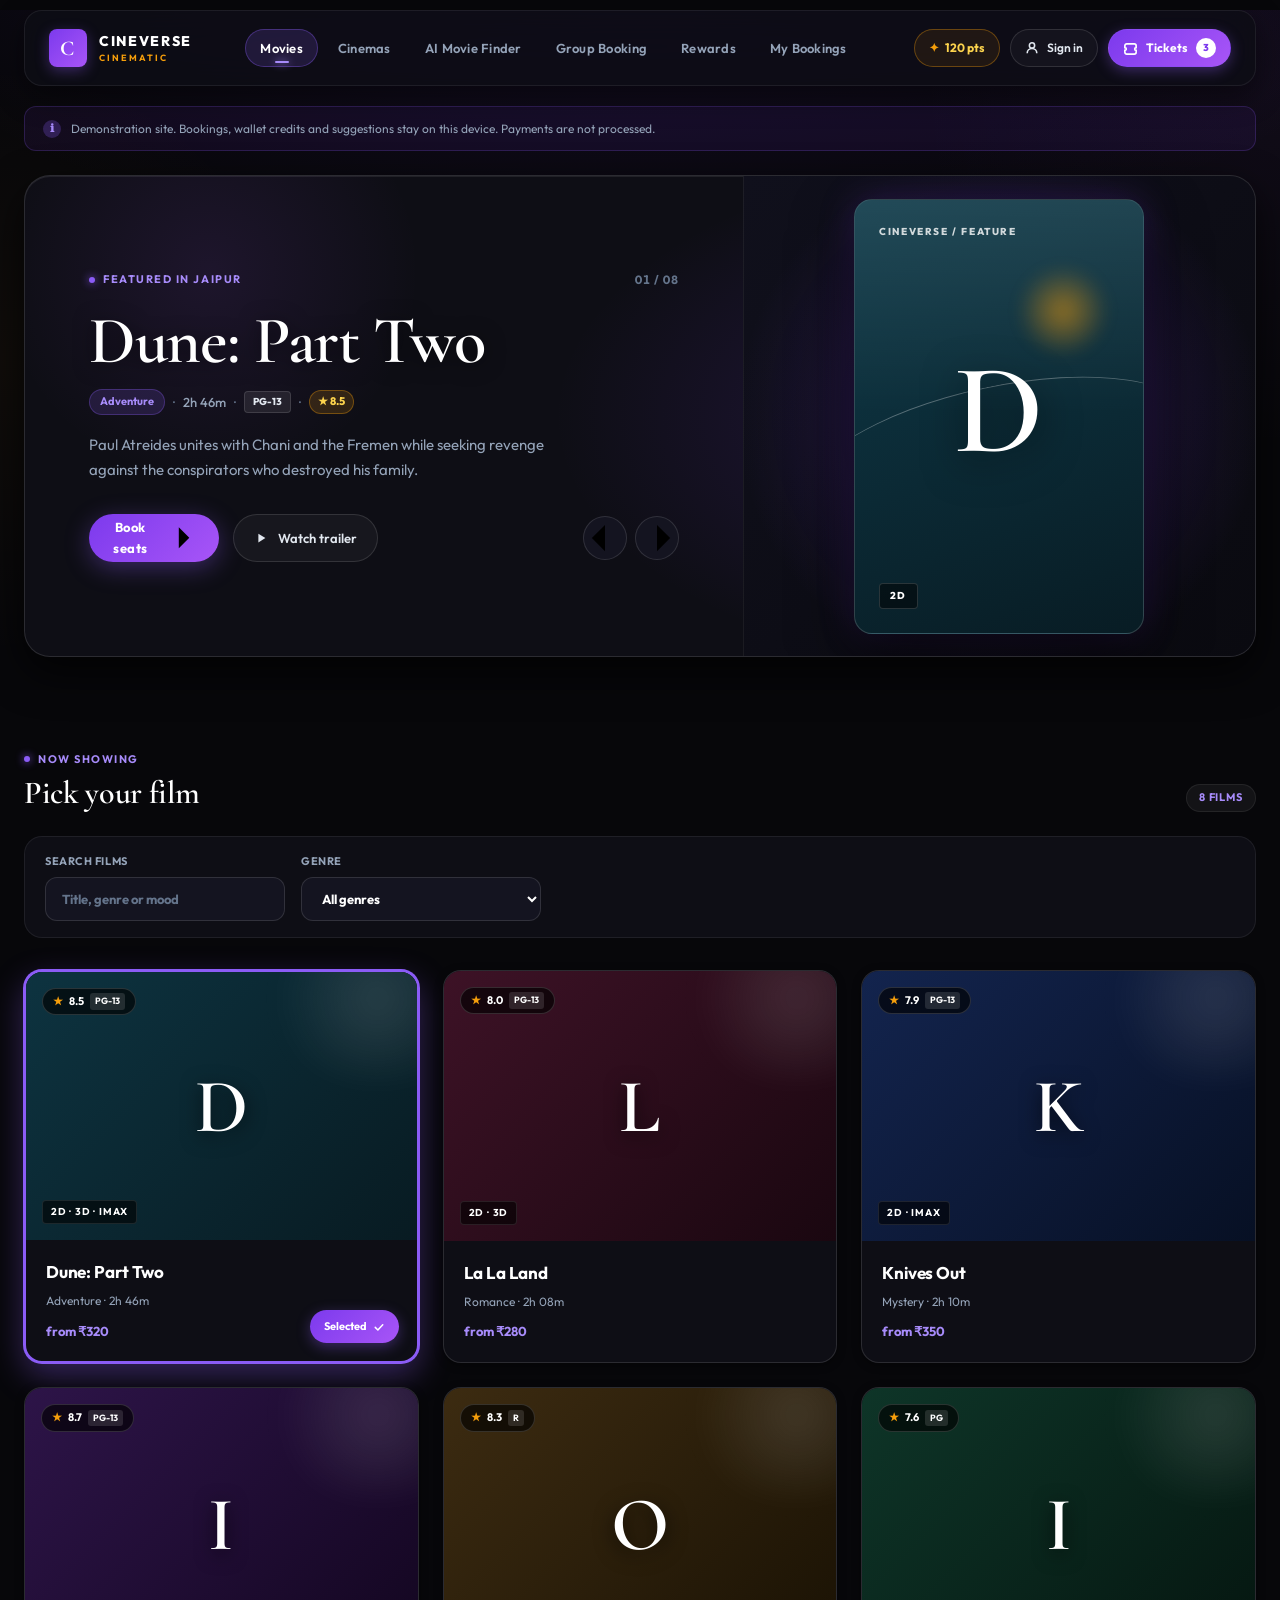
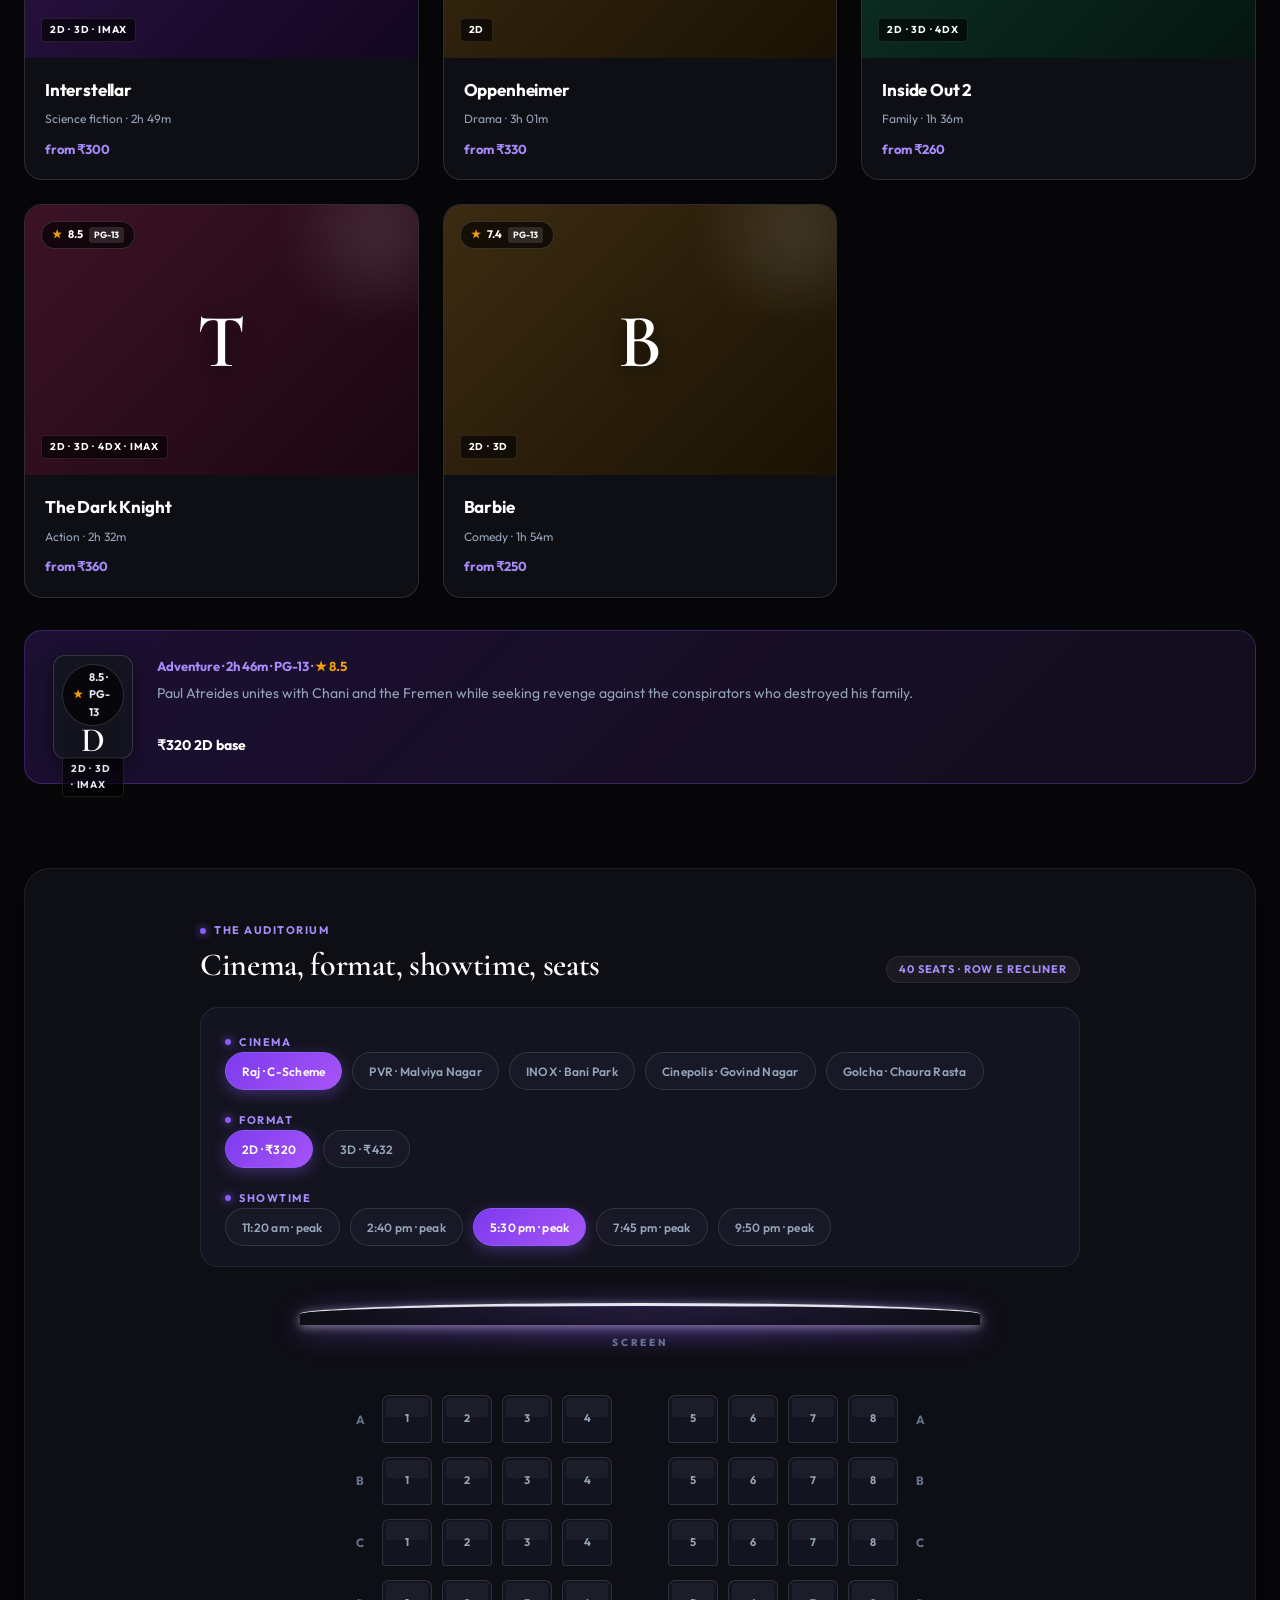
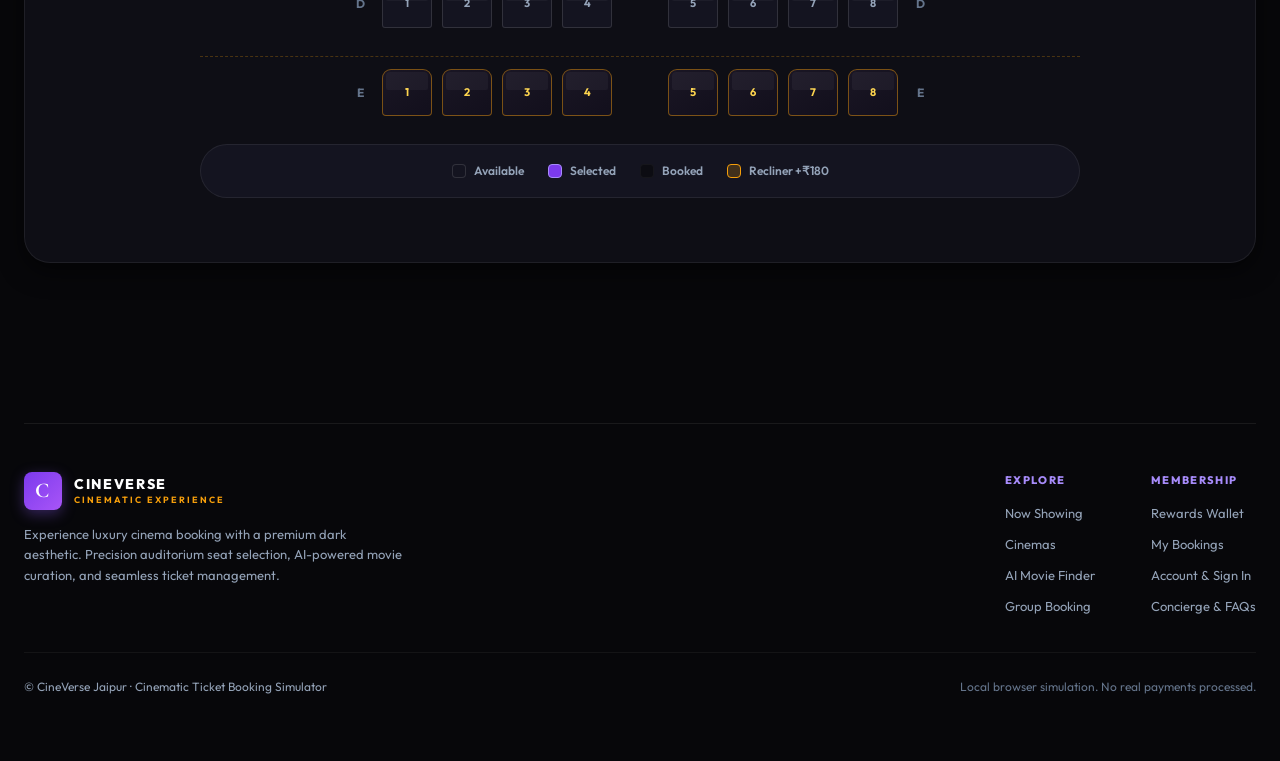
==== web/index.html @ 782a1f3f "Initial commit: CineVerse movie booking simulator" ====
<!doctype html>
<html lang="en">
<head>
  <meta charset="utf-8">
  <meta name="viewport" content="width=device-width, initial-scale=1">
  <meta name="theme-color" content="#07070A">
  <meta name="description" content="CineVerse Jaipur — Cinematic movie-booking simulator with luxury dark aesthetic inspired by Cine Sync.">
  <title>CineVerse | Luxury Cinema & Ticket Booking</title>
  <link rel="preconnect" href="https://fonts.googleapis.com">
  <link rel="preconnect" href="https://fonts.gstatic.com" crossorigin>
  <link href="https://fonts.googleapis.com/css2?family=Cormorant+Garamond:wght@500;600;700&family=Outfit:wght@400;500;600;700;800&display=swap" rel="stylesheet">
  <link rel="stylesheet" href="styles.css">
  <script src="data.js" defer></script>
  <script src="app.js?v=cineverse1" defer></script>
</head>
<body data-page="home">
  <header class="topbar" id="app-header"></header>

  <main>
    <p class="demo-banner">Demonstration site. Bookings, wallet credits and suggestions stay on this device. Payments are not processed.</p>
    <section class="feature-hero" id="feature-hero" aria-label="Featured film">
      <div class="feature-copy">
        <div class="feature-kicker"><span class="eyebrow">FEATURED IN JAIPUR</span><span class="feature-counter" id="featured-counter">01 / 08</span></div>
        <h1 id="featured-title">The Last Light</h1>
        <p id="featured-meta" class="feature-meta">Adventure · 2h 08m · PG-13</p>
        <p id="featured-description" class="feature-description">One quiet journey becomes a reason to begin again.</p>
        <div class="feature-actions">
          <button id="feature-book" class="feature-book" type="button">Book seats <svg aria-hidden="true" viewBox="0 0 16 16"><path d="M3 8h10M8 3l5 5-5 5"/></svg></button>
          <button id="feature-trailer" class="ghost-button" type="button"><svg aria-hidden="true" viewBox="0 0 16 16" width="14" height="14" style="margin-right:2px"><polygon points="5,3 13,8 5,13" fill="currentColor"/></svg> Watch trailer</button>
          <div class="carousel-controls" aria-label="Featured films">
            <button id="featured-prev" class="carousel-arrow" type="button" aria-label="Previous featured film"><svg aria-hidden="true" viewBox="0 0 16 16"><path d="M13 8H3m5 5L3 8l5-5"/></svg></button>
            <button id="featured-next" class="carousel-arrow" type="button" aria-label="Next featured film"><svg aria-hidden="true" viewBox="0 0 16 16"><path d="M3 8h10M8 3l5 5-5 5"/></svg></button>
          </div>
        </div>
      </div>
      <div class="feature-art-block">
        <div id="featured-poster" class="featured-poster" data-tone="teal" aria-label="Featured movie poster">
          <span class="featured-poster-kicker">CINEVERSE / FEATURE</span>
          <span id="featured-poster-letter" class="featured-poster-letter">T</span>
          <span id="featured-poster-index" class="featured-poster-index">2D</span>
          <span class="featured-art-sun" aria-hidden="true"></span>
          <span class="featured-art-line" aria-hidden="true"></span>
        </div>
      </div>
    </section>

    <section id="now-showing" class="now-showing" aria-labelledby="movie-heading">
      <div class="section-heading">
        <div><p class="eyebrow">NOW SHOWING</p><h2 id="movie-heading">Pick your film</h2></div>
        <span class="section-note" id="movie-count">8 FILMS</span>
      </div>
      <div class="catalogue-tools">
        <label class="field-visible" for="movie-search">Search films
          <input id="movie-search" type="search" placeholder="Title, genre or mood">
        </label>
        <label class="field-visible" for="genre-filter">Genre
          <select id="genre-filter">
            <option value="all">All genres</option>
            <option>Adventure</option>
            <option>Romance</option>
            <option>Mystery</option>
            <option>Science fiction</option>
            <option>Drama</option>
            <option>Family</option>
            <option>Action</option>
            <option>Comedy</option>
          </select>
        </label>
      </div>
      <div id="movie-grid" class="movie-grid" aria-live="polite"></div>
      <div class="movie-details" aria-live="polite">
        <div class="movie-poster" id="movie-poster" aria-hidden="true"><span class="poster-kicker"></span><span class="poster-letter"></span><span class="poster-index"></span></div>
        <div class="movie-copy">
          <p class="movie-meta" id="movie-meta"></p>
          <p class="movie-description" id="movie-description"></p>
          <div id="movie-cast" class="movie-cast-row" aria-label="Top cast"></div>
          <p class="movie-price" id="movie-price"></p>
        </div>
      </div>
    </section>

    <section class="seat-section" aria-labelledby="seat-title">
      <div class="section-heading">
        <div><p class="eyebrow">THE AUDITORIUM</p><h2 id="seat-title">Cinema, format, showtime, seats</h2></div>
        <span class="section-note" id="seat-count">40 SEATS</span>
      </div>
      <div class="booking-options">
        <div><p class="eyebrow">CINEMA</p><div id="cinema-options" class="chip-row"></div></div>
        <div><p class="eyebrow">FORMAT</p><div id="format-options" class="chip-row"></div></div>
        <div><p class="eyebrow">SHOWTIME</p><div id="showtime-options" class="chip-row" role="group" aria-label="Choose a showtime"></div></div>
      </div>
      <div class="screen-wrap"><div class="screen-glow"></div><div class="screen-label">SCREEN</div></div>
      <div id="seat-grid" class="seat-grid" role="group" aria-label="Select cinema seats"></div>
      <div class="seat-legend" aria-label="Seat status">
        <span><i class="legend-seat available"></i> Available</span>
        <span><i class="legend-seat selected"></i> Selected</span>
        <span><i class="legend-seat booked"></i> Booked</span>
        <span><i class="legend-seat recliner"></i> Recliner +₹180</span>
      </div>
    </section>
  </main>

  <aside class="booking-panel" aria-labelledby="booking-title">
    <div class="booking-top"><p class="eyebrow">YOUR SELECTION</p><span>№ <b id="ticket-number">001</b></span></div>
    <h2 id="booking-title">Booking summary</h2>
    <div class="booking-summary">
      <div><span>Movie</span><strong id="summary-movie">Select a movie</strong></div>
      <div><span>Show</span><strong id="summary-show">Choose a cinema</strong></div>
      <div><span>Seats</span><strong id="summary-seats">None selected</strong></div>
      <div class="total-row"><span>Total</span><strong id="summary-total">₹0</strong></div>
    </div>
    <label class="field-label" for="customer-name">Your name</label>
    <input id="customer-name" name="customerName" type="text" maxlength="60" autocomplete="name" placeholder="Name on the booking" required>
    <label class="field-label" for="offer-select">Offer code</label>
    <select id="offer-select"><option value="">No offer</option></select>
    <button id="book-button" type="button" disabled><span>Confirm booking</span><svg aria-hidden="true" viewBox="0 0 16 16"><path d="M3 8h10M8 3l5 5-5 5"/></svg></button>
    <p id="status-message" class="status-message" role="status" aria-live="polite"></p>
    <p class="privacy-note" id="offer-note">Demo booking · Saved on this device</p>
  </aside>

  <dialog id="booking-confirmation" class="booking-dialog confirmation-dialog" aria-labelledby="confirmation-title">
    <div class="dialog-header">
      <div><p class="eyebrow">CINEVERSE DEMO</p><h2 id="confirmation-title">Your ticket is held</h2></div>
      <button id="close-confirmation" class="dialog-close" type="button" aria-label="Close confirmation"><svg aria-hidden="true" viewBox="0 0 16 16"><path d="m4 4 8 8m0-8-8 8"/></svg></button>
    </div>
    <div class="ticket-confirmation">
      <div class="confirmation-main">
        <span class="confirmation-label">BOOKING ID · NOT A PAID TICKET</span><strong id="confirmation-id"></strong>
        <span class="confirmation-movie" id="confirmation-movie"></span>
        <span id="confirmation-seats" class="confirmation-seats"></span>
      </div>
      <div class="ticket-perforation" aria-hidden="true"></div>
      <svg class="ticket-barcode" aria-hidden="true" viewBox="0 0 160 32" preserveAspectRatio="none"><path d="M2 0v32M7 0v32M14 0v32M18 0v32M26 0v32M30 0v32M35 0v32M43 0v32M48 0v32M55 0v32M59 0v32M65 0v32M72 0v32M77 0v32M81 0v32M89 0v32M96 0v32M100 0v32M108 0v32M115 0v32M119 0v32M125 0v32M132 0v32M138 0v32M143 0v32M151 0v32M157 0v32"/></svg>
    </div>
  </dialog>

  <dialog id="trailer-dialog" class="booking-dialog trailer-modal" aria-labelledby="trailer-title">
    <div class="dialog-header">
      <div><p class="eyebrow">OFFICIAL TRAILER</p><h2 id="trailer-title">Film</h2></div>
      <button id="close-trailer" class="dialog-close" type="button" aria-label="Close trailer"><svg aria-hidden="true" viewBox="0 0 16 16"><path d="m4 4 8 8m0-8-8 8"/></svg></button>
    </div>
    <div id="trailer-stage" class="trailer-stage" data-tone="teal"></div>
    <p id="trailer-copy">Streamed via YouTube.</p>
  </dialog>

  <footer id="app-footer"></footer>
</body>
</html>
---- web/styles.css ----
/* ==========================================================================
   CINEVERSE — Cinematic Dark Aesthetic (Inspired by Cine Sync)
   ========================================================================== */

@import url("https://fonts.googleapis.com/css2?family=Cormorant+Garamond:ital,wght@0,500;0,600;0,700;1,500;1,600&family=Outfit:wght@300;400;500;600;700;800&display=swap");

:root {
  color-scheme: dark;

  /* Deep Charcoal & Obsidian Base */
  --bg-canvas: #07070A;
  --bg-surface: #0E0E15;
  --bg-surface-elevated: #141420;
  --bg-surface-card: #181826;
  --bg-surface-hover: #202033;
  --bg-glass: rgba(14, 14, 21, 0.85);
  --bg-glass-card: rgba(22, 22, 34, 0.72);
  --bg-glass-elevated: rgba(26, 26, 42, 0.85);

  /* Elegant Purple & Ultraviolet Accents */
  --purple-primary: #8B5CF6;
  --purple-vibrant: #7C3AED;
  --purple-light: #A78BFA;
  --purple-soft: #DDD6FE;
  --purple-muted: #5B21B6;
  --purple-glow: rgba(139, 92, 246, 0.35);
  --purple-glow-subtle: rgba(139, 92, 246, 0.15);
  --purple-glow-hover: rgba(168, 85, 247, 0.45);
  --gradient-purple: linear-gradient(135deg, #7C3AED 0%, #A855F7 100%);
  --gradient-purple-subtle: linear-gradient(135deg, rgba(124, 58, 237, 0.18) 0%, rgba(168, 85, 247, 0.08) 100%);
  --gradient-glass: linear-gradient(135deg, rgba(255, 255, 255, 0.05) 0%, rgba(255, 255, 255, 0.01) 100%);

  /* Secondary Accents */
  --amber-gold: #F59E0B;
  --amber-gold-light: #FCD34D;
  --amber-glow: rgba(245, 158, 11, 0.25);
  --emerald: #10B981;
  --emerald-glow: rgba(16, 185, 129, 0.25);
  --rose-alert: #F43F5E;
  --rose-glow: rgba(244, 63, 94, 0.25);

  /* Typography / Text Palette */
  --text-primary: #F8FAFC;
  --text-heading: #FFFFFF;
  --text-body: #E2E8F0;
  --text-secondary: #94A3B8;
  --text-muted: #64748B;
  --text-subtle: #475569;

  /* Borders & Lines */
  --border-subtle: rgba(255, 255, 255, 0.07);
  --border-medium: rgba(255, 255, 255, 0.12);
  --border-purple: rgba(139, 92, 246, 0.28);
  --border-purple-strong: rgba(139, 92, 246, 0.6);
  --border-purple-glow: 0 0 0 1px rgba(139, 92, 246, 0.4), 0 0 15px rgba(139, 92, 246, 0.2);

  /* Shadows & Depth */
  --shadow-sm: 0 2px 8px rgba(0, 0, 0, 0.4);
  --shadow-md: 0 8px 24px rgba(0, 0, 0, 0.55);
  --shadow-lg: 0 16px 40px rgba(0, 0, 0, 0.7);
  --shadow-purple: 0 10px 30px -10px rgba(124, 58, 237, 0.45);
  --shadow-glow: 0 0 25px rgba(139, 92, 246, 0.25);

  /* Typography Settings */
  --font-display: "Cormorant Garamond", Georgia, serif;
  --font-ui: "Outfit", -apple-system, BlinkMacSystemFont, "Segoe UI", Roboto, sans-serif;

  /* Motion & Dimensions */
  --ease: cubic-bezier(0.16, 1, 0.3, 1);
  --ease-spring: cubic-bezier(0.34, 1.56, 0.64, 1);
  --content-max: 1240px;
  --radius-xs: 4px;
  --radius-sm: 8px;
  --radius-md: 12px;
  --radius-lg: 18px;
  --radius-xl: 26px;
  --radius-pill: 9999px;
}

/* ==========================================================================
   Base & Resets
   ========================================================================== */

*, *::before, *::after {
  box-sizing: border-box;
  margin: 0;
  padding: 0;
}

html {
  scroll-behavior: smooth;
  scroll-padding-top: 96px;
  background-color: var(--bg-canvas);
}

body {
  min-width: 320px;
  min-height: 100vh;
  margin: 0;
  padding-bottom: 40px;
  color: var(--text-body);
  background-color: var(--bg-canvas);
  background-image:
    radial-gradient(ellipse 90% 60% at 50% -15%, rgba(124, 58, 237, 0.16), transparent 75%),
    radial-gradient(circle 600px at 100% 10%, rgba(168, 85, 247, 0.06), transparent 60%),
    radial-gradient(circle 500px at 0% 40%, rgba(245, 158, 11, 0.04), transparent 60%);
  background-attachment: fixed;
  font: 400 15px/1.6 var(--font-ui);
  -webkit-font-smoothing: antialiased;
  -moz-osx-font-smoothing: grayscale;
}

/* Custom Cinema Scrollbar */
::-webkit-scrollbar {
  width: 9px;
  height: 9px;
}
::-webkit-scrollbar-track {
  background: var(--bg-canvas);
}
::-webkit-scrollbar-thumb {
  background: #252538;
  border-radius: var(--radius-pill);
  border: 2px solid var(--bg-canvas);
}
::-webkit-scrollbar-thumb:hover {
  background: var(--purple-vibrant);
}

button, input, select, textarea {
  font: inherit;
  color: inherit;
}

button, a, input, select {
  -webkit-tap-highlight-color: transparent;
}

a {
  color: inherit;
  text-decoration: none;
  transition: color 180ms var(--ease);
}

button {
  background: transparent;
  border: 0;
  cursor: pointer;
  color: inherit;
}

button:focus-visible, a:focus-visible, input:focus-visible, select:focus-visible, textarea:focus-visible {
  outline: 2px solid var(--purple-primary);
  outline-offset: 3px;
}

.topbar, main, footer {
  width: min(var(--content-max), calc(100% - 48px));
  margin-inline: auto;
}

main {
  animation: page-enter 300ms var(--ease) both;
}

/* ==========================================================================
   Navigation Bar (Header)
   ========================================================================== */

.topbar {
  position: sticky;
  z-index: 50;
  top: 0;
  display: flex;
  align-items: center;
  justify-content: space-between;
  gap: 20px;
  min-height: 76px;
  padding: 12px 24px;
  margin-top: 10px;
  border: 1px solid var(--border-subtle);
  border-radius: var(--radius-lg);
  background: var(--bg-glass);
  backdrop-filter: blur(24px) saturate(180%);
  -webkit-backdrop-filter: blur(24px) saturate(180%);
  box-shadow: 0 10px 30px rgba(0, 0, 0, 0.45);
  transition: border-color 220ms var(--ease), box-shadow 220ms var(--ease);
}

.topbar:hover {
  border-color: rgba(139, 92, 246, 0.2);
}

/* Brand Wordmark */
.wordmark {
  display: inline-flex;
  align-items: center;
  gap: 12px;
  font-size: 14px;
  font-weight: 800;
  letter-spacing: 0.12em;
  color: var(--text-heading);
  text-transform: uppercase;
}

.wordmark .mark {
  display: grid;
  width: 38px;
  height: 38px;
  place-items: center;
  border-radius: var(--radius-sm);
  background: var(--gradient-purple);
  color: #FFFFFF;
  font: 700 21px/1 var(--font-display);
  box-shadow: 0 4px 14px var(--purple-glow);
  transition: transform 220ms var(--ease), box-shadow 220ms var(--ease);
}

.wordmark:hover .mark {
  transform: scale(1.06) rotate(-2deg);
  box-shadow: 0 6px 20px rgba(139, 92, 246, 0.6);
}

.brand-text {
  display: flex;
  flex-direction: column;
  line-height: 1.1;
}

.brand-text small {
  margin-top: 3px;
  color: var(--amber-gold);
  font: 700 9px/1 var(--font-ui);
  letter-spacing: 0.22em;
}

/* Primary Navigation Links */
.primary-nav {
  display: flex;
  align-items: center;
  gap: 6px;
}

.primary-nav .nav-item {
  position: relative;
  padding: 8px 14px;
  border-radius: var(--radius-pill);
  color: var(--text-secondary);
  font-size: 13px;
  font-weight: 600;
  letter-spacing: 0.02em;
  transition: color 180ms var(--ease), background 180ms var(--ease);
}

.primary-nav .nav-item:hover {
  color: var(--text-heading);
  background: rgba(255, 255, 255, 0.05);
}

.primary-nav .nav-item.active,
.primary-nav .nav-item[aria-current="page"] {
  color: #FFFFFF;
  background: rgba(139, 92, 246, 0.16);
  border: 1px solid rgba(139, 92, 246, 0.35);
}

.primary-nav .nav-item.active::after,
.primary-nav .nav-item[aria-current="page"]::after {
  content: "";
  position: absolute;
  bottom: 3px;
  left: 50%;
  transform: translateX(-50%);
  width: 14px;
  height: 2px;
  background: var(--purple-light);
  border-radius: 2px;
  box-shadow: 0 0 8px var(--purple-light);
}

/* Header Action Cluster */
.header-actions {
  display: flex;
  align-items: center;
  gap: 10px;
}

/* Rewards Pill */
.rewards-pill {
  display: inline-flex;
  align-items: center;
  gap: 6px;
  height: 38px;
  padding: 0 14px;
  border: 1px solid rgba(245, 158, 11, 0.35);
  border-radius: var(--radius-pill);
  background: rgba(245, 158, 11, 0.08);
  color: var(--amber-gold-light);
  font-size: 12px;
  font-weight: 700;
  transition: transform 180ms var(--ease), background 180ms var(--ease), border-color 180ms var(--ease);
}

.rewards-pill:hover {
  transform: translateY(-1px);
  background: rgba(245, 158, 11, 0.16);
  border-color: var(--amber-gold);
  color: #FFFFFF;
  box-shadow: 0 4px 14px var(--amber-glow);
}

.rewards-icon {
  color: var(--amber-gold);
  font-size: 12px;
}

/* Session / Sign-in Pill */
.session-pill {
  display: inline-flex;
  align-items: center;
  gap: 8px;
  height: 38px;
  padding: 0 14px;
  border: 1px solid var(--border-medium);
  border-radius: var(--radius-pill);
  background: rgba(255, 255, 255, 0.03);
  color: var(--text-body);
  font-size: 12px;
  font-weight: 600;
  transition: transform 180ms var(--ease), background 180ms var(--ease), border-color 180ms var(--ease);
}

.session-pill:hover {
  transform: translateY(-1px);
  background: rgba(255, 255, 255, 0.08);
  border-color: var(--purple-light);
  color: #FFFFFF;
}

.session-icon {
  width: 14px;
  height: 14px;
  fill: none;
  stroke: currentColor;
  stroke-width: 1.8;
}

/* Ticket Archive Link */
.history-link {
  display: inline-flex;
  align-items: center;
  gap: 8px;
  height: 38px;
  padding: 0 14px;
  border: 1px solid var(--border-purple);
  border-radius: var(--radius-pill);
  background: var(--gradient-purple);
  color: #FFFFFF;
  font-size: 12px;
  font-weight: 700;
  box-shadow: 0 4px 14px var(--purple-glow);
  transition: transform 180ms var(--ease), box-shadow 180ms var(--ease), filter 180ms var(--ease);
}

.history-link:hover {
  transform: translateY(-1px);
  box-shadow: 0 6px 20px rgba(139, 92, 246, 0.55);
  filter: brightness(1.1);
}

.history-link svg {
  width: 15px;
  height: 15px;
  fill: none;
  stroke: currentColor;
  stroke-width: 1.8;
}

.booking-count {
  display: inline-grid;
  min-width: 20px;
  height: 20px;
  padding-inline: 4px;
  place-items: center;
  border-radius: var(--radius-pill);
  background: #FFFFFF;
  color: var(--purple-vibrant);
  font-size: 10px;
  font-weight: 800;
}

/* Mobile Nav Toggle Button */
.nav-toggle {
  display: none;
  width: 40px;
  height: 40px;
  place-items: center;
  border: 1px solid var(--border-medium);
  border-radius: var(--radius-md);
  background: var(--bg-surface);
  color: var(--text-primary);
}

.nav-toggle-icon,
.nav-toggle-icon::before,
.nav-toggle-icon::after {
  display: block;
  width: 18px;
  height: 2px;
  background: currentColor;
  border-radius: 2px;
  transition: transform 200ms var(--ease);
}

.nav-toggle-icon {
  position: relative;
}

.nav-toggle-icon::before,
.nav-toggle-icon::after {
  content: "";
  position: absolute;
  left: 0;
}

.nav-toggle-icon::before { top: -6px; }
.nav-toggle-icon::after { top: 6px; }

/* Demo Banner */
.demo-banner {
  margin: 20px 0 24px;
  padding: 12px 18px;
  border: 1px solid rgba(139, 92, 246, 0.22);
  border-radius: var(--radius-md);
  background: rgba(124, 58, 237, 0.08);
  color: var(--text-secondary);
  font-size: 12px;
  display: flex;
  align-items: center;
  gap: 10px;
}

.demo-banner::before {
  content: "ℹ";
  display: inline-grid;
  width: 18px;
  height: 18px;
  place-items: center;
  border-radius: 50%;
  background: rgba(139, 92, 246, 0.25);
  color: var(--purple-light);
  font-size: 11px;
  font-weight: 800;
  flex-shrink: 0;
}

/* ==========================================================================
   Cinematic Hero Banner (Featured Film Carousel)
   ========================================================================== */

.feature-hero {
  position: relative;
  display: grid;
  grid-template-columns: repeat(12, minmax(0, 1fr));
  min-height: 480px;
  margin: 24px 0 64px;
  border: 1px solid var(--border-medium);
  border-radius: var(--radius-xl);
  overflow: hidden;
  background: var(--bg-surface);
  background-size: cover;
  background-position: center 20%;
  background-repeat: no-repeat;
  transition: background-image 400ms var(--ease);
  box-shadow: var(--shadow-lg), inset 0 1px 0 rgba(255, 255, 255, 0.08);
}

.feature-hero::before {
  content: "";
  position: absolute;
  inset: 0;
  background:
    radial-gradient(ellipse 60% 80% at 85% 50%, rgba(124, 58, 237, 0.22), transparent 70%),
    radial-gradient(circle 350px at 15% 20%, rgba(168, 85, 247, 0.1), transparent 60%);
  pointer-events: none;
}

.feature-copy {
  grid-column: 1 / span 7;
  position: relative;
  z-index: 2;
  display: flex;
  flex-direction: column;
  justify-content: center;
  align-items: flex-start;
  padding: 56px clamp(28px, 5vw, 64px);
  animation: rise-in 420ms var(--ease) both;
}

.feature-kicker {
  display: flex;
  width: 100%;
  justify-content: space-between;
  align-items: center;
  margin-bottom: 8px;
}

.eyebrow {
  margin: 0;
  color: var(--purple-light);
  font: 700 11px/1.4 var(--font-ui);
  letter-spacing: 0.14em;
  text-transform: uppercase;
  display: inline-flex;
  align-items: center;
  gap: 8px;
}

.eyebrow::before {
  content: "";
  display: inline-block;
  width: 6px;
  height: 6px;
  border-radius: 50%;
  background: var(--purple-primary);
  box-shadow: 0 0 8px var(--purple-primary);
}

.feature-counter {
  color: var(--text-muted);
  font-size: 12px;
  font-weight: 700;
  font-variant-numeric: tabular-nums;
  letter-spacing: 0.08em;
}

.feature-copy h1 {
  max-width: 650px;
  margin: 10px 0 14px;
  color: var(--text-heading);
  font: 600 clamp(42px, 5.2vw, 68px)/1.02 var(--font-display);
  letter-spacing: -0.02em;
  text-shadow: 0 2px 20px rgba(0, 0, 0, 0.6);
}

.feature-meta {
  display: flex;
  flex-wrap: wrap;
  align-items: center;
  gap: 8px;
  margin: 0 0 18px;
  color: var(--text-secondary);
  font-size: 13px;
  font-weight: 500;
}

.hero-genre-pill {
  padding: 3px 10px;
  border-radius: var(--radius-pill);
  background: rgba(139, 92, 246, 0.16);
  border: 1px solid rgba(139, 92, 246, 0.3);
  color: var(--purple-light);
  font-size: 11px;
  font-weight: 700;
}

.hero-cert-pill {
  padding: 2px 8px;
  border-radius: var(--radius-xs);
  background: rgba(255, 255, 255, 0.08);
  border: 1px solid var(--border-medium);
  color: var(--text-body);
  font-size: 10px;
  font-weight: 800;
}

.hero-score-badge {
  padding: 2px 8px;
  border-radius: var(--radius-pill);
  background: rgba(245, 158, 11, 0.15);
  border: 1px solid rgba(245, 158, 11, 0.35);
  color: var(--amber-gold-light);
  font-size: 11px;
  font-weight: 800;
}

.hero-dot {
  color: var(--text-muted);
}

.feature-description {
  max-width: 500px;
  margin: 0 0 32px;
  color: var(--text-secondary);
  font-size: 15px;
  line-height: 1.65;
}

.feature-actions {
  display: flex;
  width: 100%;
  flex-wrap: wrap;
  align-items: center;
  gap: 14px;
}

/* Primary Hero Book Button */
.feature-book {
  display: inline-flex;
  min-height: 48px;
  align-items: center;
  gap: 14px;
  padding: 0 24px;
  border: 0;
  border-radius: var(--radius-pill);
  background: var(--gradient-purple);
  color: #FFFFFF;
  font-size: 13px;
  font-weight: 700;
  letter-spacing: 0.04em;
  box-shadow: 0 6px 24px var(--purple-glow);
  cursor: pointer;
  transition: transform 200ms var(--ease), box-shadow 200ms var(--ease), filter 200ms var(--ease);
}

.feature-book:hover {
  transform: translateY(-2px);
  box-shadow: 0 10px 32px rgba(139, 92, 246, 0.6);
  filter: brightness(1.12);
}

.feature-book:active {
  transform: translateY(0);
}

.ghost-button {
  display: inline-flex;
  min-height: 48px;
  align-items: center;
  gap: 8px;
  padding: 0 20px;
  border: 1px solid var(--border-medium);
  border-radius: var(--radius-pill);
  background: rgba(255, 255, 255, 0.04);
  color: var(--text-body);
  font-size: 13px;
  font-weight: 600;
  backdrop-filter: blur(12px);
  cursor: pointer;
  transition: transform 180ms var(--ease), background 180ms var(--ease), border-color 180ms var(--ease), color 180ms var(--ease);
}

.ghost-button:hover {
  transform: translateY(-2px);
  background: rgba(255, 255, 255, 0.09);
  border-color: var(--purple-light);
  color: #FFFFFF;
}

.carousel-controls {
  display: flex;
  gap: 8px;
  margin-left: auto;
}

.carousel-arrow {
  display: grid;
  width: 44px;
  height: 44px;
  place-items: center;
  border: 1px solid var(--border-medium);
  border-radius: 50%;
  background: var(--bg-surface-elevated);
  color: var(--text-body);
  cursor: pointer;
  transition: transform 180ms var(--ease), border-color 180ms var(--ease), background 180ms var(--ease), color 180ms var(--ease);
}

.carousel-arrow:hover {
  transform: translateY(-2px);
  border-color: var(--purple-light);
  background: var(--purple-vibrant);
  color: #FFFFFF;
  box-shadow: 0 4px 16px var(--purple-glow);
}

/* Featured Poster Visual Stage */
.feature-art-block {
  grid-column: 8 / -1;
  position: relative;
  display: grid;
  place-items: center;
  min-height: 480px;
  overflow: hidden;
  background:
    radial-gradient(circle 350px at 50% 50%, rgba(124, 58, 237, 0.28), transparent 75%),
    linear-gradient(135deg, #10101C 0%, #0A0A10 100%);
  border-left: 1px solid var(--border-subtle);
}

.featured-poster {
  position: relative;
  display: flex;
  flex-direction: column;
  justify-content: space-between;
  width: min(72%, 290px);
  aspect-ratio: 2 / 3;
  padding: 24px;
  border-radius: var(--radius-lg);
  border: 1px solid rgba(255, 255, 255, 0.16);
  color: #FFFFFF;
  background: linear-gradient(160deg, #1E1B4B 0%, #0F0E2A 100%);
  box-shadow: 0 24px 60px rgba(0, 0, 0, 0.75), 0 0 35px rgba(124, 58, 237, 0.25);
  overflow: hidden;
  transition: transform 300ms var(--ease), box-shadow 300ms var(--ease);
}

.featured-poster::before {
  content: "";
  position: absolute;
  top: 0;
  left: 0;
  right: 0;
  height: 50%;
  background: linear-gradient(180deg, rgba(255, 255, 255, 0.08) 0%, transparent 100%);
  pointer-events: none;
}

.featured-poster[data-tone="teal"] { background: linear-gradient(160deg, #0F3B4A 0%, #081C24 100%); }
.featured-poster[data-tone="rose"] { background: linear-gradient(160deg, #4A152E 0%, #200813 100%); }
.featured-poster[data-tone="blue"] { background: linear-gradient(160deg, #152A5A 0%, #081125 100%); }
.featured-poster[data-tone="violet"] { background: linear-gradient(160deg, #361756 0%, #170728 100%); }
.featured-poster[data-tone="gold"] { background: linear-gradient(160deg, #4A3515 0%, #201505 100%); }
.featured-poster[data-tone="green"] { background: linear-gradient(160deg, #104030 0%, #061912 100%); }

.featured-poster-kicker {
  position: relative;
  z-index: 2;
  font-size: 10px;
  font-weight: 800;
  letter-spacing: 0.16em;
  color: rgba(255, 255, 255, 0.8);
  text-transform: uppercase;
}

.featured-poster-letter {
  position: relative;
  z-index: 2;
  font: 600 clamp(80px, 10vw, 130px)/0.8 var(--font-display);
  color: #FFFFFF;
  text-shadow: 0 10px 40px rgba(0, 0, 0, 0.6);
  align-self: center;
}

.featured-poster-index {
  position: relative;
  z-index: 2;
  display: inline-block;
  width: fit-content;
  padding: 4px 10px;
  border-radius: var(--radius-xs);
  background: rgba(0, 0, 0, 0.5);
  border: 1px solid rgba(255, 255, 255, 0.15);
  font-size: 10px;
  font-weight: 800;
  letter-spacing: 0.12em;
}

.featured-art-sun {
  position: absolute;
  top: 15%;
  right: 12%;
  width: 32%;
  aspect-ratio: 1;
  border-radius: 50%;
  background: radial-gradient(circle, var(--amber-gold) 0%, transparent 70%);
  opacity: 0.55;
  filter: blur(8px);
}

.featured-art-line {
  position: absolute;
  right: -20%;
  bottom: 22%;
  left: -20%;
  height: 35%;
  border-top: 1px solid rgba(255, 255, 255, 0.3);
  border-radius: 50%;
  transform: rotate(-12deg);
}

/* ==========================================================================
   Now Showing & Movie Catalogue
   ========================================================================== */

.now-showing {
  padding: 24px 0 64px;
}

.section-heading {
  display: flex;
  align-items: flex-end;
  justify-content: space-between;
  gap: 20px;
  margin-bottom: 24px;
}

h2 {
  margin: 6px 0 0;
  color: var(--text-heading);
  font: 600 32px/1.15 var(--font-display);
  letter-spacing: -0.01em;
}

.section-note {
  padding: 4px 12px;
  border-radius: var(--radius-pill);
  background: rgba(255, 255, 255, 0.05);
  border: 1px solid var(--border-subtle);
  color: var(--purple-light);
  font-size: 11px;
  font-weight: 700;
  letter-spacing: 0.08em;
}

/* Catalogue Filter & Search Tools */
.catalogue-tools {
  display: flex;
  flex-wrap: wrap;
  align-items: center;
  gap: 16px;
  margin-bottom: 32px;
  padding: 16px 20px;
  border-radius: var(--radius-lg);
  background: var(--bg-surface);
  border: 1px solid var(--border-subtle);
}

.field-visible {
  display: flex;
  flex-direction: column;
  gap: 6px;
  color: var(--text-secondary);
  font-size: 11px;
  font-weight: 700;
  letter-spacing: 0.05em;
  text-transform: uppercase;
}

.field-visible input,
.field-visible select,
.stack-form input,
.stack-form select,
.stack-form textarea {
  min-width: 240px;
  height: 44px;
  padding: 0 16px;
  border: 1px solid var(--border-medium);
  border-radius: var(--radius-md);
  color: var(--text-heading);
  background: var(--bg-surface-elevated);
  font-size: 13px;
  transition: border-color 180ms var(--ease), box-shadow 180ms var(--ease);
}

.field-visible input::placeholder,
.stack-form input::placeholder,
.stack-form textarea::placeholder {
  color: var(--text-muted);
}

.field-visible input:focus,
.field-visible select:focus,
.stack-form input:focus,
.stack-form select:focus,
.stack-form textarea:focus {
  border-color: var(--purple-primary);
  box-shadow: 0 0 0 3px var(--purple-glow);
  outline: none;
}

/* Movie Poster Grid */
.movie-grid {
  display: grid;
  grid-template-columns: repeat(3, minmax(0, 1fr));
  gap: 24px;
}

.movie-card {
  position: relative;
  display: flex;
  flex-direction: column;
  min-width: 0;
  overflow: hidden;
  padding: 0;
  border: 1px solid var(--border-medium);
  border-radius: var(--radius-lg);
  background: var(--bg-surface);
  color: var(--text-body);
  text-align: left;
  cursor: pointer;
  box-shadow: var(--shadow-sm);
  transition: transform 240ms var(--ease), border-color 240ms var(--ease), box-shadow 240ms var(--ease);
  animation: rise-in 360ms var(--ease) both;
}

.movie-card > * {
  pointer-events: none;
}

#featured-poster,
#movie-poster {
  cursor: pointer;
  transition: transform 240ms var(--ease), box-shadow 240ms var(--ease), border-color 240ms var(--ease);
}

#featured-poster:hover {
  transform: translateY(-4px) scale(1.02);
  box-shadow: 0 28px 70px rgba(0, 0, 0, 0.8), 0 0 45px rgba(124, 58, 237, 0.45);
}

#movie-poster:hover {
  transform: translateY(-2px);
  border-color: var(--purple-light);
  box-shadow: 0 10px 24px rgba(0, 0, 0, 0.6), 0 0 15px rgba(139, 92, 246, 0.35);
}

.movie-card:hover {
  transform: translateY(-8px);
  border-color: rgba(139, 92, 246, 0.5);
  box-shadow: 0 16px 36px rgba(0, 0, 0, 0.6), 0 0 25px rgba(139, 92, 246, 0.22);
}

.movie-card[aria-pressed="true"] {
  border: 2px solid var(--purple-primary);
  box-shadow: 0 0 0 1px var(--purple-primary), 0 12px 32px var(--purple-glow);
}

.movie-card-poster {
  position: relative;
  display: flex;
  flex-direction: column;
  justify-content: space-between;
  width: 100%;
  aspect-ratio: 16 / 11;
  overflow: hidden;
  padding: 16px;
  color: #FFFFFF;
  background: linear-gradient(135deg, #1C1944 0%, #0F0E2A 100%);
}

.movie-card-poster[data-tone="teal"] { background: linear-gradient(135deg, #0D3340 0%, #081B22 100%); }
.movie-card-poster[data-tone="rose"] { background: linear-gradient(135deg, #3D1226 0%, #1A0710 100%); }
.movie-card-poster[data-tone="blue"] { background: linear-gradient(135deg, #13244E 0%, #071024 100%); }
.movie-card-poster[data-tone="violet"] { background: linear-gradient(135deg, #2D1448 0%, #130620 100%); }
.movie-card-poster[data-tone="gold"] { background: linear-gradient(135deg, #3C2B11 0%, #1A1204 100%); }
.movie-card-poster[data-tone="green"] { background: linear-gradient(135deg, #0E3528 0%, #051610 100%); }

.poster-ambient-glow {
  position: absolute;
  top: -20%;
  right: -20%;
  width: 60%;
  height: 60%;
  border-radius: 50%;
  background: radial-gradient(circle, rgba(255, 255, 255, 0.12), transparent 70%);
  filter: blur(15px);
  pointer-events: none;
}

.poster-kicker {
  position: relative;
  z-index: 2;
  display: inline-flex;
  align-items: center;
  gap: 6px;
  padding: 4px 10px;
  border-radius: var(--radius-pill);
  background: rgba(0, 0, 0, 0.65);
  border: 1px solid rgba(255, 255, 255, 0.15);
  font-size: 11px;
  font-weight: 700;
  width: fit-content;
}

.score-star {
  color: var(--amber-gold);
}

.rating-pill {
  padding: 1px 5px;
  border-radius: 3px;
  background: rgba(255, 255, 255, 0.12);
  font-size: 9px;
}

.poster-letter {
  position: relative;
  z-index: 2;
  align-self: center;
  font: 600 clamp(56px, 6vw, 76px)/0.9 var(--font-display);
  color: #FFFFFF;
  text-shadow: 0 4px 20px rgba(0, 0, 0, 0.7);
  transition: transform 240ms var(--ease);
}

.movie-card:hover .poster-letter {
  transform: scale(1.1);
}

.poster-index {
  position: relative;
  z-index: 2;
  display: inline-block;
  padding: 3px 8px;
  border-radius: var(--radius-xs);
  background: rgba(0, 0, 0, 0.6);
  border: 1px solid rgba(255, 255, 255, 0.1);
  font-size: 10px;
  font-weight: 700;
  letter-spacing: 0.08em;
  width: fit-content;
}

/* Movie Card Body */
.movie-card-info {
  display: flex;
  flex-direction: column;
  gap: 6px;
  padding: 18px 20px 20px;
}

.movie-card-title {
  color: var(--text-heading);
  font-size: 17px;
  font-weight: 700;
  letter-spacing: -0.01em;
}

.movie-card-meta {
  color: var(--text-secondary);
  font-size: 12px;
}

.movie-card-price {
  margin-top: 4px;
  color: var(--purple-light);
  font-size: 13px;
  font-weight: 700;
}

/* Hover Action Button */
.movie-card-action {
  position: absolute;
  right: 18px;
  bottom: 18px;
  display: inline-flex;
  align-items: center;
  gap: 6px;
  padding: 8px 14px;
  border-radius: var(--radius-pill);
  background: var(--gradient-purple);
  color: #FFFFFF;
  font-size: 11px;
  font-weight: 700;
  opacity: 0;
  transform: translateY(6px);
  box-shadow: 0 4px 14px var(--purple-glow);
  transition: opacity 200ms var(--ease), transform 200ms var(--ease);
}

.movie-card:hover .movie-card-action,
.movie-card:focus-visible .movie-card-action,
.movie-card[aria-pressed="true"] .movie-card-action {
  opacity: 1;
  transform: translateY(0);
}

.movie-card-action svg {
  width: 12px;
  height: 12px;
  fill: none;
  stroke: currentColor;
  stroke-width: 2;
  stroke-linecap: round;
  stroke-linejoin: round;
}

/* Selected Movie Preview Banner */
.movie-details {
  display: flex;
  align-items: center;
  gap: 24px;
  margin-top: 32px;
  padding: 24px 28px;
  border-radius: var(--radius-lg);
  border: 1px solid var(--border-purple);
  background: var(--gradient-purple-subtle);
  backdrop-filter: blur(16px);
}

.movie-poster {
  position: relative;
  display: flex;
  flex-direction: column;
  justify-content: space-between;
  width: 80px;
  height: 104px;
  flex-shrink: 0;
  padding: 8px;
  border-radius: var(--radius-md);
  border: 1px solid rgba(255, 255, 255, 0.15);
  background: var(--bg-surface-elevated);
  box-shadow: 0 8px 20px rgba(0, 0, 0, 0.5);
}

.movie-poster .poster-letter {
  font-size: 34px;
}

.movie-copy {
  min-width: 0;
  flex: 1;
}

.movie-meta {
  margin: 0 0 6px;
  color: var(--purple-light);
  font-size: 13px;
  font-weight: 700;
}

.movie-meta .meta-score {
  color: var(--amber-gold);
}

.movie-description {
  margin: 0 0 8px;
  color: var(--text-secondary);
  font-size: 14px;
  line-height: 1.5;
}

.movie-price {
  margin: 0;
  color: var(--text-heading);
  font-size: 14px;
  font-weight: 700;
}

/* ==========================================================================
   The Auditorium (Seat Selection & Projector Screen)
   ========================================================================== */

.seat-section {
  width: 100%;
  margin: 20px 0 160px;
  padding: 48px 0 64px;
  border-radius: var(--radius-xl);
  border: 1px solid var(--border-subtle);
  background: var(--bg-surface);
  box-shadow: var(--shadow-md);
}

.seat-section > .section-heading,
.seat-section > .booking-options,
.seat-section > .screen-wrap,
.seat-section > .seat-grid,
.seat-section > .seat-legend {
  width: min(100% - 48px, 880px);
  margin-inline: auto;
}

.booking-options {
  display: flex;
  flex-direction: column;
  gap: 16px;
  margin-bottom: 36px;
  padding: 20px 24px;
  border-radius: var(--radius-lg);
  background: var(--bg-surface-elevated);
  border: 1px solid var(--border-subtle);
}

.chip-row {
  display: flex;
  flex-wrap: wrap;
  gap: 10px;
}

.chip, .showtime-chip {
  min-height: 38px;
  padding: 0 16px;
  border: 1px solid var(--border-medium);
  border-radius: var(--radius-pill);
  color: var(--text-secondary);
  background: var(--bg-surface-card);
  font-size: 12px;
  font-weight: 600;
  letter-spacing: 0.02em;
  cursor: pointer;
  transition: transform 180ms var(--ease), border-color 180ms var(--ease), background 180ms var(--ease), color 180ms var(--ease);
}

.chip:hover, .showtime-chip:hover {
  transform: translateY(-1px);
  border-color: var(--purple-light);
  color: var(--text-heading);
  background: rgba(255, 255, 255, 0.06);
}

.chip[aria-pressed="true"], .showtime-chip[aria-pressed="true"] {
  border-color: var(--purple-primary);
  background: var(--gradient-purple);
  color: #FFFFFF;
  box-shadow: 0 4px 14px var(--purple-glow);
}

/* Luminous Projector Screen Arc */
.screen-wrap {
  position: relative;
  margin: 28px auto 44px;
  text-align: center;
}

.screen-glow {
  width: min(88%, 680px);
  height: 22px;
  margin-inline: auto;
  border-top: 3px solid #E2E8F0;
  border-radius: 50% 50% 0 0;
  box-shadow: 0 6px 30px rgba(139, 92, 246, 0.45), 0 2px 10px rgba(255, 255, 255, 0.5);
  position: relative;
}

.screen-glow::after {
  content: "";
  position: absolute;
  top: 0;
  left: 5%;
  right: 5%;
  height: 70px;
  background: radial-gradient(ellipse 70% 80% at 50% 0%, rgba(139, 92, 246, 0.18), transparent 80%);
  pointer-events: none;
}

.screen-label {
  margin-top: 10px;
  color: var(--text-muted);
  font-size: 10px;
  font-weight: 800;
  letter-spacing: 0.28em;
  text-transform: uppercase;
}

/* Seat Grid */
.seat-grid {
  display: grid;
  gap: 14px;
  margin-bottom: 28px;
}

.seat-row {
  display: grid;
  grid-template-columns: 24px repeat(4, minmax(32px, 50px)) 36px repeat(4, minmax(32px, 50px)) 24px;
  justify-content: center;
  align-items: center;
  gap: 10px;
}

.row-label, .seat-row::after {
  color: var(--text-muted);
  font-size: 12px;
  font-weight: 700;
  text-align: center;
}

.seat-row::after {
  content: attr(data-row);
}

.seat-aisle {
  width: 100%;
  height: 1px;
}

/* Standard Seat Styling */
.seat {
  position: relative;
  width: 100%;
  aspect-ratio: 1.05;
  border: 1.5px solid var(--border-medium);
  border-radius: 7px 7px 3px 3px;
  color: var(--text-secondary);
  background: #141420;
  font-size: 11px;
  font-weight: 700;
  cursor: pointer;
  transition: transform 180ms var(--ease), border-color 180ms var(--ease), background 180ms var(--ease), color 180ms var(--ease), box-shadow 180ms var(--ease);
}

.seat::before {
  content: "";
  position: absolute;
  top: 2px;
  left: 3px;
  right: 3px;
  height: 40%;
  border-radius: 4px 4px 2px 2px;
  background: rgba(255, 255, 255, 0.04);
}

.seat.available:hover {
  transform: translateY(-3px) scale(1.05);
  border-color: var(--purple-light);
  color: #FFFFFF;
  background: #242238;
  box-shadow: 0 4px 12px var(--purple-glow);
}

.seat.selected {
  transform: scale(1.08);
  border-color: var(--purple-light);
  background: var(--gradient-purple);
  color: #FFFFFF;
  box-shadow: 0 4px 18px var(--purple-glow-hover);
  animation: seat-pop 200ms var(--ease-spring);
}

.seat.booked {
  border-color: rgba(255, 255, 255, 0.04);
  background: #0C0C12;
  color: #38384E;
  cursor: not-allowed;
  opacity: 0.65;
}

.seat.booked::after {
  content: "";
  position: absolute;
  inset: 0;
  background: repeating-linear-gradient(45deg, transparent, transparent 3px, rgba(0, 0, 0, 0.4) 3px, rgba(0, 0, 0, 0.4) 6px);
}

/* VIP Recliner Seats (Row E) */
.seat-row.recliner-row {
  margin-top: 14px;
  padding-top: 12px;
  border-top: 1px dashed rgba(245, 158, 11, 0.25);
}

.seat.recliner {
  border-color: rgba(245, 158, 11, 0.45);
  background: linear-gradient(145deg, #1A1624 0%, #120F1C 100%);
  border-radius: 9px 9px 4px 4px;
}

.seat.recliner.available {
  color: var(--amber-gold-light);
}

.seat.recliner.available:hover {
  border-color: var(--amber-gold);
  background: #2A2138;
  box-shadow: 0 4px 16px var(--amber-glow);
}

.seat.recliner.selected {
  border-color: #FDE68A;
  background: linear-gradient(135deg, #D97706 0%, #F59E0B 100%);
  color: #000000;
  box-shadow: 0 6px 20px rgba(245, 158, 11, 0.55);
}

/* Seat Legend */
.seat-legend {
  display: flex;
  justify-content: center;
  flex-wrap: wrap;
  gap: 24px;
  padding: 16px;
  border-radius: var(--radius-pill);
  background: var(--bg-surface-elevated);
  border: 1px solid var(--border-subtle);
  color: var(--text-secondary);
  font-size: 12px;
  font-weight: 600;
}

.seat-legend span {
  display: inline-flex;
  align-items: center;
  gap: 8px;
}

.legend-seat {
  width: 14px;
  height: 14px;
  border-radius: 4px;
  border: 1.5px solid;
}

.legend-seat.available {
  border-color: var(--border-medium);
  background: #141420;
}

.legend-seat.selected {
  border-color: var(--purple-light);
  background: var(--purple-vibrant);
}

.legend-seat.booked {
  border-color: rgba(255, 255, 255, 0.04);
  background: #0C0C12;
}

.legend-seat.recliner {
  border-color: var(--amber-gold);
  background: rgba(245, 158, 11, 0.2);
}

/* ==========================================================================
   Floating Booking Bar (Dock Console)
   ========================================================================== */

.booking-panel {
  position: fixed;
  z-index: 60;
  bottom: 20px;
  left: 50%;
  display: grid;
  width: min(var(--content-max), calc(100% - 40px));
  grid-template-columns: auto auto minmax(280px, 1.8fr) minmax(140px, 0.8fr) minmax(130px, 0.7fr) minmax(170px, 1fr);
  grid-template-areas:
    "ticket title summary name offer action"
    "status status summary privacy privacy privacy";
  align-items: center;
  gap: 8px 16px;
  padding: 16px 24px;
  border: 1px solid rgba(139, 92, 246, 0.35);
  border-radius: var(--radius-xl);
  background: rgba(14, 14, 22, 0.94);
  backdrop-filter: blur(28px) saturate(200%);
  -webkit-backdrop-filter: blur(28px) saturate(200%);
  box-shadow: 0 20px 50px rgba(0, 0, 0, 0.85), 0 0 35px var(--purple-glow-subtle);
  opacity: 0;
  pointer-events: none;
  transform: translate(-50%, calc(100% + 40px));
  transition: transform 280ms var(--ease-spring), opacity 240ms var(--ease);
}

.booking-panel.has-selection {
  opacity: 1;
  pointer-events: auto;
  transform: translate(-50%, 0);
}

.booking-top {
  grid-area: ticket;
  min-width: 95px;
}

.booking-top .eyebrow {
  margin: 0;
  font-size: 10px;
}

.booking-top > span {
  color: var(--text-muted);
  font-size: 11px;
  font-weight: 700;
}

.booking-top b {
  color: var(--purple-light);
}

.booking-panel h2 {
  grid-area: title;
  min-width: 125px;
  font-size: 20px;
  margin: 0;
}

.booking-summary {
  grid-area: summary;
  display: grid;
  grid-template-columns: 1fr 1.1fr 1.1fr 0.8fr;
  align-items: center;
  gap: 12px;
  padding: 0 16px;
  border-left: 1px solid var(--border-medium);
}

.booking-summary div {
  display: flex;
  flex-direction: column;
  align-items: flex-start;
  gap: 3px;
  min-width: 0;
}

.booking-summary span {
  color: var(--text-muted);
  font-size: 10px;
  font-weight: 700;
  letter-spacing: 0.05em;
  text-transform: uppercase;
}

.booking-summary strong {
  max-width: 100%;
  color: var(--text-heading);
  font-size: 12px;
  font-weight: 700;
  white-space: nowrap;
  overflow: hidden;
  text-overflow: ellipsis;
}

.booking-summary #summary-seats {
  display: flex;
  flex-wrap: wrap;
  gap: 5px;
}

.seat-chip {
  display: inline-grid;
  min-width: 28px;
  height: 24px;
  place-items: center;
  padding: 0 6px;
  border: 1px solid rgba(139, 92, 246, 0.4);
  border-radius: var(--radius-xs);
  color: var(--purple-light);
  background: rgba(139, 92, 246, 0.12);
  font-size: 10px;
  font-weight: 700;
}

.booking-summary .total-row strong {
  color: var(--purple-light);
  font-size: 18px;
  font-weight: 800;
}

.booking-summary .total-row strong.total-change {
  animation: total-roll 220ms var(--ease);
}

.booking-panel input,
.booking-panel select {
  width: 100%;
  height: 44px;
  padding: 0 14px;
  border: 1px solid var(--border-medium);
  border-radius: var(--radius-md);
  color: var(--text-heading);
  background: #11111A;
  font-size: 13px;
  transition: border-color 180ms var(--ease), box-shadow 180ms var(--ease);
}

.booking-panel input { grid-area: name; }
.booking-panel select { grid-area: offer; }

.booking-panel input:focus,
.booking-panel select:focus {
  border-color: var(--purple-primary);
  box-shadow: 0 0 0 3px var(--purple-glow);
  outline: none;
}

#book-button {
  grid-area: action;
  display: flex;
  width: 100%;
  min-height: 46px;
  align-items: center;
  justify-content: space-between;
  gap: 10px;
  padding: 0 18px;
  border: 0;
  border-radius: var(--radius-md);
  color: #FFFFFF;
  background: var(--gradient-purple);
  font-size: 13px;
  font-weight: 700;
  box-shadow: 0 6px 20px var(--purple-glow);
  cursor: pointer;
  transition: transform 180ms var(--ease), box-shadow 180ms var(--ease), filter 180ms var(--ease);
}

#book-button:not(:disabled):hover {
  transform: translateY(-2px);
  box-shadow: 0 8px 26px rgba(139, 92, 246, 0.6);
  filter: brightness(1.1);
}

#book-button:disabled {
  background: #1B1B28;
  color: #4C4C66;
  border: 1px solid var(--border-subtle);
  box-shadow: none;
  cursor: not-allowed;
}

#book-button svg {
  width: 16px;
  height: 16px;
  fill: none;
  stroke: currentColor;
  stroke-width: 2;
  stroke-linecap: round;
  stroke-linejoin: round;
}

.status-message {
  grid-area: status;
  min-height: 18px;
  margin: 0;
  color: var(--emerald);
  font-size: 12px;
  font-weight: 600;
}

.status-message.error {
  color: var(--rose-alert);
}

.privacy-note {
  grid-area: privacy;
  margin: 0;
  color: var(--text-muted);
  font-size: 11px;
  text-align: right;
}

/* ==========================================================================
   Dialogs & Modals (Confirmation Ticket & Trailers)
   ========================================================================== */

.booking-dialog {
  width: min(520px, calc(100vw - 32px));
  max-width: none;
  padding: 28px;
  border: 1px solid var(--border-purple);
  border-radius: var(--radius-xl);
  color: var(--text-body);
  background: var(--bg-surface);
  box-shadow: var(--shadow-lg), 0 0 50px rgba(124, 58, 237, 0.25);
  opacity: 0;
  transform: translateY(12px) scale(0.97);
  transition: opacity 220ms var(--ease), transform 220ms var(--ease);
}

.booking-dialog[open] {
  opacity: 1;
  transform: translateY(0) scale(1);
}

.booking-dialog::backdrop {
  background: rgba(5, 5, 8, 0.75);
  backdrop-filter: blur(12px);
}

.dialog-header {
  display: flex;
  align-items: flex-start;
  justify-content: space-between;
  gap: 16px;
  padding-bottom: 18px;
  border-bottom: 1px solid var(--border-subtle);
}

.dialog-close {
  display: grid;
  width: 36px;
  height: 36px;
  place-items: center;
  border: 1px solid var(--border-medium);
  border-radius: 50%;
  color: var(--text-secondary);
  background: var(--bg-surface-elevated);
  cursor: pointer;
  transition: color 180ms var(--ease), border-color 180ms var(--ease), background 180ms var(--ease);
}

.dialog-close:hover {
  color: #FFFFFF;
  border-color: var(--rose-alert);
  background: var(--rose-alert);
}

.dialog-close svg {
  width: 16px;
  height: 16px;
  fill: none;
  stroke: currentColor;
  stroke-width: 2;
  stroke-linecap: round;
  stroke-linejoin: round;
}

/* Perforated Cinema Ticket Stub */
.ticket-confirmation {
  position: relative;
  margin-top: 24px;
  border: 1px solid var(--border-purple);
  border-radius: var(--radius-lg);
  background: var(--bg-surface-elevated);
  overflow: hidden;
}

.ticket-confirmation::before,
.ticket-confirmation::after {
  content: "";
  position: absolute;
  top: calc(65% - 10px);
  width: 20px;
  height: 20px;
  border: 1px solid var(--border-purple);
  border-radius: 50%;
  background: var(--bg-surface);
  z-index: 2;
}

.ticket-confirmation::before {
  left: -11px;
}

.ticket-confirmation::after {
  right: -11px;
}

.confirmation-main {
  display: flex;
  flex-direction: column;
  gap: 8px;
  padding: 24px;
}

.confirmation-label {
  color: var(--purple-light);
  font-size: 10px;
  font-weight: 800;
  letter-spacing: 0.14em;
  text-transform: uppercase;
}

.confirmation-main strong {
  color: #FFFFFF;
  font: 700 20px/1.2 var(--font-ui);
  letter-spacing: 0.05em;
}

.confirmation-movie {
  color: var(--text-heading);
  font: 600 26px var(--font-display);
}

.confirmation-seats {
  color: var(--text-secondary);
  font-size: 13px;
}

.ticket-perforation {
  border-top: 1px dashed var(--border-medium);
  margin: 8px 16px 0;
}

.ticket-barcode {
  display: block;
  width: calc(100% - 48px);
  height: 36px;
  margin: 18px 24px 24px;
  stroke: var(--purple-light);
  stroke-width: 2.2;
}

.dialog-details {
  display: grid;
  gap: 14px;
  margin: 20px 0 0;
}

.dialog-details div {
  display: flex;
  justify-content: space-between;
  align-items: center;
  gap: 16px;
}

.dialog-details dt {
  color: var(--text-muted);
  font-size: 11px;
  font-weight: 700;
  letter-spacing: 0.06em;
}

.dialog-details dd {
  color: var(--text-heading);
  font-size: 13px;
  font-weight: 600;
  text-align: right;
}

/* Trailer Dialog Stage */
.trailer-stage {
  height: 220px;
  margin: 20px 0 16px;
  border-radius: var(--radius-lg);
  border: 1px solid var(--border-medium);
  background:
    radial-gradient(circle 300px at 50% 50%, rgba(139, 92, 246, 0.35), transparent 70%),
    linear-gradient(135deg, #181530 0%, #0B0A14 100%);
  animation: trailer-glow 2.4s var(--ease) infinite alternate;
  position: relative;
  overflow: hidden;
}

.trailer-stage.has-video {
  height: auto;
  aspect-ratio: 16 / 9;
  animation: none;
  background: #000000;
  padding: 0;
}

.trailer-modal {
  width: min(720px, calc(100vw - 32px));
}

.trailer-iframe {
  width: 100%;
  height: 100%;
  border: 0;
  display: block;
}

/* TMDB Real Poster Image Integration */
.poster-image {
  position: absolute;
  inset: 0;
  width: 100%;
  height: 100%;
  object-fit: cover;
  z-index: 1;
  transition: opacity 280ms var(--ease), transform 280ms var(--ease);
  opacity: 0;
}

.poster-image.loaded {
  opacity: 1;
}

.movie-card:hover .poster-image {
  transform: scale(1.05);
}

.featured-poster .poster-image {
  border-radius: var(--radius-lg);
}

.has-real-poster .poster-letter,
.has-real-poster .featured-poster-letter,
.has-real-poster .featured-art-sun,
.has-real-poster .featured-art-line,
.has-real-poster .poster-ambient-glow {
  opacity: 0 !important;
  pointer-events: none;
}

/* TMDB Cast Avatars Row */
.movie-cast-row {
  display: flex;
  flex-wrap: wrap;
  gap: 10px;
  margin: 14px 0 16px;
}

.actor-chip {
  display: inline-flex;
  align-items: center;
  gap: 8px;
  padding: 4px 10px 4px 4px;
  border-radius: var(--radius-pill);
  background: var(--bg-surface-elevated);
  border: 1px solid var(--border-medium);
  max-width: 190px;
  transition: border-color 180ms var(--ease);
}

.actor-chip:hover {
  border-color: var(--purple-light);
}

.actor-avatar {
  width: 30px;
  height: 30px;
  border-radius: 50%;
  object-fit: cover;
  flex-shrink: 0;
  background: var(--bg-surface-hover);
  border: 1px solid var(--border-purple);
}

.actor-info {
  display: flex;
  flex-direction: column;
  line-height: 1.2;
  overflow: hidden;
}

.actor-name {
  font-size: 11px;
  font-weight: 700;
  color: var(--text-heading);
  white-space: nowrap;
  overflow: hidden;
  text-overflow: ellipsis;
}

.actor-role {
  font-size: 9.5px;
  color: var(--text-muted);
  white-space: nowrap;
  overflow: hidden;
  text-overflow: ellipsis;
}

/* ==========================================================================
   Supporting Pages (Cinemas, Lounge, Bookings/Rewards, Account, Support)
   ========================================================================== */

/* History / Page Heading */
.history-page-heading {
  display: flex;
  flex-direction: column;
  gap: 10px;
  padding: 48px 0 32px;
  border-bottom: 1px solid var(--border-subtle);
  margin-bottom: 32px;
}

.history-page-heading h1 {
  margin: 0;
  color: var(--text-heading);
  font: 600 clamp(36px, 4.5vw, 56px)/1.08 var(--font-display);
  letter-spacing: -0.02em;
}

.history-page-heading h1 em {
  color: var(--purple-light);
  font-style: italic;
}

.intro-note {
  color: var(--text-secondary);
  font-size: 15px;
  max-width: 600px;
}

/* Cinema Locator Grid */
.cinema-list {
  display: grid;
  grid-template-columns: repeat(2, minmax(0, 1fr));
  gap: 24px;
  margin: 28px 0 64px;
}

.cinema-card {
  display: flex;
  flex-direction: column;
  justify-content: space-between;
  gap: 20px;
  padding: 28px;
  border: 1px solid var(--border-medium);
  border-radius: var(--radius-lg);
  background: var(--bg-surface);
  box-shadow: var(--shadow-sm);
  transition: transform 220ms var(--ease), border-color 220ms var(--ease), box-shadow 220ms var(--ease);
}

.cinema-card:hover {
  transform: translateY(-4px);
  border-color: rgba(139, 92, 246, 0.45);
  box-shadow: var(--shadow-md), 0 0 20px var(--purple-glow-subtle);
}

.cinema-header-row {
  display: flex;
  justify-content: space-between;
  align-items: center;
  margin-bottom: 12px;
}

.cinema-area-badge {
  padding: 3px 10px;
  border-radius: var(--radius-pill);
  background: rgba(139, 92, 246, 0.15);
  border: 1px solid rgba(139, 92, 246, 0.3);
  color: var(--purple-light);
  font-size: 11px;
  font-weight: 700;
  letter-spacing: 0.05em;
  text-transform: uppercase;
}

.cinema-formats-pills {
  display: flex;
  gap: 6px;
}

.format-pill {
  padding: 2px 7px;
  border-radius: var(--radius-xs);
  background: var(--bg-surface-elevated);
  border: 1px solid var(--border-medium);
  color: var(--text-secondary);
  font-size: 10px;
  font-weight: 800;
}

.format-pill.format-imax {
  border-color: rgba(245, 158, 11, 0.4);
  color: var(--amber-gold);
}

.format-pill.format-4dx {
  border-color: rgba(139, 92, 246, 0.4);
  color: var(--purple-light);
}

.cinema-name {
  margin: 0 0 8px;
  color: var(--text-heading);
  font: 600 24px/1.2 var(--font-display);
}

.cinema-address {
  display: flex;
  align-items: center;
  gap: 8px;
  color: var(--text-secondary);
  font-size: 13px;
}

.cinema-address svg {
  width: 14px;
  height: 14px;
  flex-shrink: 0;
  fill: currentColor;
  color: var(--purple-light);
}

.cinema-card-actions {
  display: flex;
  justify-content: flex-end;
  margin-top: 8px;
}

.maps-link {
  display: inline-flex;
  align-items: center;
  gap: 8px;
  height: 38px;
  padding: 0 16px;
  border-radius: var(--radius-pill);
  border: 1px solid var(--border-purple);
  background: rgba(139, 92, 246, 0.15);
  color: #FFFFFF;
  font-size: 12px;
  font-weight: 700;
  transition: transform 180ms var(--ease), background 180ms var(--ease), border-color 180ms var(--ease);
}

.maps-link:hover {
  transform: translateY(-2px);
  background: var(--purple-vibrant);
  border-color: var(--purple-vibrant);
  box-shadow: 0 4px 14px var(--purple-glow);
}

.maps-link svg {
  width: 14px;
  height: 14px;
  fill: none;
  stroke: currentColor;
  stroke-width: 2;
  stroke-linecap: round;
  stroke-linejoin: round;
}

/* Lounge / Mood & Group Booking Grid */
.lounge-grid {
  display: grid;
  grid-template-columns: repeat(2, minmax(0, 1fr));
  gap: 24px;
  margin: 28px 0 64px;
}

.panel {
  display: flex;
  flex-direction: column;
  padding: 32px;
  border: 1px solid var(--border-medium);
  border-radius: var(--radius-lg);
  background: var(--bg-surface);
  box-shadow: var(--shadow-sm);
  transition: border-color 200ms var(--ease);
}

.panel:hover {
  border-color: rgba(139, 92, 246, 0.35);
}

.panel h2 {
  margin: 4px 0 20px;
}

.stack-form {
  display: flex;
  flex-direction: column;
  gap: 16px;
}

.stack-form label {
  display: flex;
  flex-direction: column;
  gap: 8px;
  color: var(--text-secondary);
  font-size: 12px;
  font-weight: 700;
}

.stack-form textarea {
  height: auto;
  min-height: 90px;
  padding: 12px 16px;
  resize: vertical;
}

.stack-form button,
.panel button {
  display: inline-flex;
  min-height: 44px;
  justify-content: center;
  align-items: center;
  padding: 0 20px;
  border: 0;
  border-radius: var(--radius-md);
  background: var(--gradient-purple);
  color: #FFFFFF;
  font-size: 13px;
  font-weight: 700;
  box-shadow: 0 4px 14px var(--purple-glow);
  cursor: pointer;
  transition: transform 180ms var(--ease), box-shadow 180ms var(--ease);
}

.stack-form button:hover,
.panel button:hover {
  transform: translateY(-2px);
  box-shadow: 0 6px 20px rgba(139, 92, 246, 0.55);
}

/* Suggestion Result Cards (AI Movie Finder) */
.suggest-results {
  display: grid;
  gap: 14px;
  margin-top: 24px;
}

.suggest-card {
  display: flex;
  flex-direction: column;
  gap: 8px;
  padding: 20px;
  border: 1px solid var(--border-purple);
  border-radius: var(--radius-md);
  background: var(--gradient-purple-subtle);
}

.suggest-card-header {
  display: flex;
  justify-content: space-between;
  align-items: baseline;
  gap: 12px;
}

.suggest-card strong {
  color: var(--text-heading);
  font-size: 16px;
}

.suggest-card-meta {
  color: var(--purple-light);
  font-size: 12px;
  font-weight: 600;
}

.suggest-card-desc {
  margin: 0;
  color: var(--text-secondary);
  font-size: 13px;
}

.suggest-book-link {
  display: inline-flex;
  align-items: center;
  gap: 6px;
  margin-top: 8px;
  color: var(--purple-light);
  font-size: 12px;
  font-weight: 700;
}

.suggest-book-link:hover {
  color: #FFFFFF;
  text-decoration: underline;
}

.suggest-book-link svg {
  width: 12px;
  height: 12px;
  fill: none;
  stroke: currentColor;
  stroke-width: 2;
}

/* Rewards Wallet Card */
.wallet-grid {
  display: grid;
  grid-template-columns: 1.1fr 1.3fr;
  gap: 24px;
  margin: 28px 0 48px;
}

.wallet-card {
  position: relative;
  display: flex;
  flex-direction: column;
  padding: 32px;
  border: 1px solid rgba(245, 158, 11, 0.35);
  border-radius: var(--radius-xl);
  background:
    radial-gradient(circle 250px at 90% 10%, rgba(245, 158, 11, 0.15), transparent 70%),
    linear-gradient(145deg, #181520 0%, #0E0C14 100%);
  box-shadow: var(--shadow-md), 0 0 30px var(--amber-glow);
  overflow: hidden;
}

.wallet-card-chip {
  width: 44px;
  height: 32px;
  margin-bottom: 20px;
  border-radius: 6px;
  background: linear-gradient(135deg, #F59E0B 0%, #B45309 100%);
  border: 1px solid rgba(255, 255, 255, 0.3);
  position: relative;
}

.wallet-card-chip::after {
  content: "";
  position: absolute;
  top: 50%;
  left: 0;
  right: 0;
  height: 1px;
  background: rgba(0, 0, 0, 0.3);
}

.wallet-card-tier {
  position: absolute;
  top: 32px;
  right: 32px;
  padding: 4px 12px;
  border-radius: var(--radius-pill);
  background: rgba(245, 158, 11, 0.15);
  border: 1px solid rgba(245, 158, 11, 0.35);
  color: var(--amber-gold-light);
  font-size: 10px;
  font-weight: 800;
  letter-spacing: 0.12em;
}

.wallet-card h2 {
  font: 700 48px/1 var(--font-display);
  color: #FFFFFF;
  margin: 4px 0 8px;
  text-shadow: 0 2px 14px rgba(245, 158, 11, 0.4);
}

.wallet-credit-line {
  color: var(--text-secondary);
  font-size: 14px;
}

.wallet-credit-line strong {
  color: var(--amber-gold);
}

.wallet-ledger-wrap {
  margin-top: 24px;
  padding-top: 18px;
  border-top: 1px solid rgba(255, 255, 255, 0.08);
}

.ledger-label {
  display: block;
  margin-bottom: 8px;
  color: var(--text-muted);
  font-size: 10px;
  font-weight: 700;
  letter-spacing: 0.08em;
  text-transform: uppercase;
}

#wallet-ledger {
  list-style: none;
  display: flex;
  flex-direction: column;
  gap: 8px;
}

#wallet-ledger li {
  color: var(--text-secondary);
  font-size: 12px;
}

/* Offers Panel */
.offers-panel-card {
  display: flex;
  flex-direction: column;
  padding: 32px;
  border: 1px solid var(--border-medium);
  border-radius: var(--radius-xl);
  background: var(--bg-surface);
}

.offers-list {
  display: grid;
  gap: 14px;
  margin-top: 16px;
}

.offer-card {
  display: flex;
  flex-direction: column;
  gap: 6px;
  padding: 18px 20px;
  border: 1px dashed var(--border-purple);
  border-radius: var(--radius-md);
  background: rgba(139, 92, 246, 0.06);
}

.offer-card h3 {
  margin: 0;
  color: var(--purple-light);
  font-size: 16px;
  font-weight: 800;
  letter-spacing: 0.05em;
}

.offer-card p {
  margin: 0;
  color: var(--text-secondary);
  font-size: 13px;
}

/* Bookings Archive Table & Tickets */
.bookings-page-section {
  padding: 32px 0 80px;
}

.history-actions {
  display: flex;
  align-items: center;
  gap: 14px;
}

.reset-demo {
  min-height: 38px;
  padding: 0 16px;
  border: 1px solid var(--border-medium);
  border-radius: var(--radius-pill);
  color: var(--text-secondary);
  background: var(--bg-surface-elevated);
  font-size: 12px;
  font-weight: 700;
  cursor: pointer;
  transition: border-color 180ms var(--ease), color 180ms var(--ease), background 180ms var(--ease);
}

.reset-demo:hover {
  border-color: var(--rose-alert);
  color: var(--rose-alert);
  background: rgba(244, 63, 94, 0.08);
}

.table-wrap {
  margin-top: 20px;
}

table {
  width: 100%;
  border-collapse: separate;
  border-spacing: 0 14px;
}

thead {
  position: absolute;
  width: 1px;
  height: 1px;
  overflow: hidden;
  clip: rect(0, 0, 0, 0);
  white-space: nowrap;
}

tbody {
  display: grid;
  gap: 14px;
}

.ticket-row {
  position: relative;
  display: grid;
  grid-template-columns: 1.1fr 1.6fr 1.2fr 0.9fr 1.2fr 1.6fr;
  align-items: center;
  min-height: 100px;
  padding: 12px 20px;
  border: 1px solid var(--border-medium);
  border-radius: var(--radius-lg);
  background: var(--bg-surface);
  box-shadow: var(--shadow-sm);
  transition: transform 180ms var(--ease), border-color 180ms var(--ease);
  animation: rise-in 300ms var(--ease) both;
}

.ticket-row:hover {
  transform: translateY(-2px);
  border-color: var(--border-purple);
}

.ticket-row::before {
  content: "";
  position: absolute;
  top: 0;
  bottom: 0;
  left: 0;
  width: 6px;
  border-radius: var(--radius-lg) 0 0 var(--radius-lg);
  background: var(--purple-primary);
}

.ticket-row[data-tone="teal"]::before { background: #0F3B4A; }
.ticket-row[data-tone="blue"]::before { background: #152A5A; }
.ticket-row[data-tone="violet"]::before { background: #7C3AED; }
.ticket-row[data-tone="gold"]::before { background: #F59E0B; }
.ticket-row[data-tone="green"]::before { background: #10B981; }

.ticket-row td {
  display: flex;
  align-items: center;
  padding: 8px 12px;
  color: var(--text-body);
  font-size: 13px;
}

.ticket-row td:first-child {
  color: var(--purple-light);
  font-weight: 800;
  font-size: 12px;
}

.ticket-row td:nth-child(2) {
  color: var(--text-heading);
  font-weight: 700;
}

.ticket-row td:nth-child(4) {
  color: var(--purple-light);
  font-weight: 800;
}

.ticket-row td:last-child {
  display: flex;
  justify-content: flex-end;
  gap: 8px;
}

.view-booking, .cancel-booking {
  min-height: 36px;
  padding: 0 14px;
  border: 1px solid var(--border-medium);
  border-radius: var(--radius-pill);
  font-size: 11px;
  font-weight: 700;
  cursor: pointer;
  transition: transform 180ms var(--ease), border-color 180ms var(--ease), background 180ms var(--ease), color 180ms var(--ease);
}

.view-booking {
  color: var(--purple-light);
  background: rgba(139, 92, 246, 0.12);
  border-color: rgba(139, 92, 246, 0.35);
}

.view-booking:hover {
  transform: translateY(-1px);
  background: var(--purple-vibrant);
  color: #FFFFFF;
}

.cancel-booking {
  color: var(--text-muted);
  background: transparent;
}

.cancel-booking:hover {
  transform: translateY(-1px);
  border-color: var(--rose-alert);
  color: var(--rose-alert);
  background: rgba(244, 63, 94, 0.1);
}

.empty-bookings-state {
  display: flex;
  flex-direction: column;
  align-items: center;
  justify-content: center;
  gap: 12px;
  padding: 64px 20px;
  text-align: center;
}

.empty-bookings-state h2 {
  font-size: 28px;
}

.empty-bookings-state p {
  color: var(--text-secondary);
  font-size: 14px;
  margin-bottom: 12px;
}

.browse-films {
  display: inline-flex;
  min-height: 44px;
  align-items: center;
  gap: 10px;
  padding: 0 22px;
  border-radius: var(--radius-pill);
  background: var(--gradient-purple);
  color: #FFFFFF;
  font-size: 13px;
  font-weight: 700;
  box-shadow: 0 4px 16px var(--purple-glow);
  transition: transform 180ms var(--ease), box-shadow 180ms var(--ease);
}

.browse-films:hover {
  transform: translateY(-2px);
  box-shadow: 0 8px 24px rgba(139, 92, 246, 0.6);
}

/* Account Session Card */
#session-box {
  margin-bottom: 24px;
  padding: 24px;
  border: 1px solid var(--border-purple);
  border-radius: var(--radius-lg);
  background: var(--gradient-purple-subtle);
  display: flex;
  align-items: center;
  justify-content: space-between;
  gap: 20px;
}

#session-box p {
  margin: 0;
  color: var(--text-heading);
  font-size: 14px;
  font-weight: 500;
}

#sign-out {
  min-height: 38px;
  padding: 0 16px;
  border: 1px solid var(--border-medium);
  border-radius: var(--radius-pill);
  background: var(--bg-surface-elevated);
  color: var(--rose-alert);
  font-size: 12px;
  font-weight: 700;
}

#sign-out:hover {
  background: rgba(244, 63, 94, 0.15);
  border-color: var(--rose-alert);
}

/* Support & FAQs */
.policy-table {
  width: 100%;
  border-collapse: collapse;
  margin: 16px 0;
}

.policy-table th, .policy-table td {
  padding: 12px 0;
  border-bottom: 1px solid var(--border-subtle);
  text-align: left;
  font-size: 13px;
}

.policy-table th {
  color: var(--purple-light);
  font-weight: 700;
  font-size: 11px;
  text-transform: uppercase;
  letter-spacing: 0.05em;
}

.faq {
  border-bottom: 1px solid var(--border-subtle);
  padding: 14px 0;
}

.faq summary {
  cursor: pointer;
  font-weight: 700;
  color: var(--text-heading);
  font-size: 14px;
  transition: color 180ms var(--ease);
}

.faq summary:hover {
  color: var(--purple-light);
}

.faq p {
  margin: 10px 0 0;
  color: var(--text-secondary);
  font-size: 13px;
  line-height: 1.6;
}

/* ==========================================================================
   Luxury Footer
   ========================================================================== */

footer {
  margin-top: 64px;
  padding: 48px 0 24px;
  border-top: 1px solid var(--border-subtle);
}

.footer-inner {
  display: flex;
  flex-direction: column;
  gap: 36px;
}

.footer-top {
  display: flex;
  justify-content: space-between;
  gap: 40px;
  flex-wrap: wrap;
}

.footer-brand {
  max-width: 380px;
}

.footer-desc {
  margin: 14px 0 0;
  color: var(--text-secondary);
  font-size: 13px;
  line-height: 1.6;
}

.footer-links-grid {
  display: flex;
  gap: 56px;
}

.footer-nav-col {
  display: flex;
  flex-direction: column;
  gap: 10px;
}

.footer-col-title {
  color: var(--purple-light);
  font-size: 11px;
  font-weight: 800;
  letter-spacing: 0.12em;
  text-transform: uppercase;
  margin-bottom: 4px;
}

.footer-nav-col a {
  color: var(--text-secondary);
  font-size: 13px;
}

.footer-nav-col a:hover {
  color: #FFFFFF;
}

.footer-bottom {
  display: flex;
  justify-content: space-between;
  align-items: center;
  flex-wrap: wrap;
  gap: 16px;
  padding-top: 24px;
  border-top: 1px solid rgba(255, 255, 255, 0.05);
  color: var(--text-muted);
  font-size: 12px;
}

.footer-copy {
  color: var(--text-secondary);
}

/* ==========================================================================
   Motion & Animations
   ========================================================================== */

@keyframes rise-in {
  from {
    opacity: 0;
    transform: translateY(12px);
  }
  to {
    opacity: 1;
    transform: translateY(0);
  }
}

@keyframes page-enter {
  from {
    opacity: 0;
    transform: translateY(6px);
  }
  to {
    opacity: 1;
    transform: translateY(0);
  }
}

@keyframes seat-pop {
  0% { transform: scale(1); }
  50% { transform: scale(1.18); }
  100% { transform: scale(1.08); }
}

@keyframes total-roll {
  0% { opacity: 0.4; transform: translateY(-4px); }
  100% { opacity: 1; transform: translateY(0); }
}

@keyframes trailer-glow {
  from { filter: brightness(0.9); }
  to { filter: brightness(1.2); }
}

/* ==========================================================================
   Responsive Adaptations
   ========================================================================== */

@media (max-width: 1024px) {
  .movie-grid {
    grid-template-columns: repeat(2, minmax(0, 1fr));
  }
  .feature-hero {
    grid-template-columns: 1fr;
    min-height: auto;
  }
  .feature-copy {
    grid-column: 1 / -1;
    padding: 44px 32px;
  }
  .feature-art-block {
    grid-column: 1 / -1;
    min-height: 380px;
    border-left: 0;
    border-top: 1px solid var(--border-subtle);
  }
  .booking-panel {
    grid-template-columns: 1fr 1fr;
    grid-template-areas:
      "ticket title"
      "summary summary"
      "name offer"
      "action action"
      "status status"
      "privacy privacy";
    width: min(640px, calc(100% - 32px));
    padding: 16px 20px;
  }
  .booking-summary {
    grid-template-columns: 1fr 1fr;
    padding: 12px 0;
    border-left: 0;
    border-top: 1px solid var(--border-subtle);
    border-bottom: 1px solid var(--border-subtle);
  }
}

@media (max-width: 768px) {
  .topbar, main, footer {
    width: calc(100% - 28px);
  }
  .topbar {
    min-height: 68px;
    padding: 10px 16px;
    margin-top: 6px;
    flex-wrap: wrap;
  }
  .nav-toggle {
    display: inline-grid;
  }
  .primary-nav {
    display: none;
    width: 100%;
    flex-direction: column;
    align-items: flex-start;
    padding: 16px 0 8px;
    border-top: 1px solid var(--border-subtle);
    margin-top: 10px;
  }
  .topbar.nav-open .primary-nav {
    display: flex;
  }
  .rewards-pill {
    display: none;
  }
  .cinema-list, .lounge-grid, .wallet-grid {
    grid-template-columns: 1fr;
  }
  .ticket-row {
    grid-template-columns: 1fr 1fr;
    gap: 8px;
    padding: 14px;
  }
  .ticket-row td:last-child {
    grid-column: 1 / -1;
    justify-content: flex-start;
    padding-top: 6px;
  }
  .footer-top {
    flex-direction: column;
    gap: 28px;
  }
  .footer-links-grid {
    flex-direction: column;
    gap: 24px;
  }
}

@media (max-width: 580px) {
  .movie-grid {
    grid-template-columns: 1fr;
  }
  .feature-copy h1 {
    font-size: 38px;
  }
  .seat-section {
    padding: 32px 0 44px;
    margin-bottom: 220px;
  }
  .seat-section > .section-heading,
  .seat-section > .booking-options,
  .seat-section > .screen-wrap,
  .seat-section > .seat-grid,
  .seat-section > .seat-legend {
    width: calc(100% - 24px);
  }
  .seat-row {
    grid-template-columns: 18px repeat(4, minmax(22px, 1fr)) 18px repeat(4, minmax(22px, 1fr)) 18px;
    gap: 5px;
  }
  .seat-aisle {
    width: 18px;
  }
  .seat {
    font-size: 9px;
  }
  .booking-panel {
    bottom: 0;
    left: 0;
    width: 100%;
    border-radius: var(--radius-xl) var(--radius-xl) 0 0;
    padding: 14px 16px max(14px, env(safe-area-inset-bottom));
    grid-template-columns: 1fr 1fr;
    grid-template-areas:
      "ticket title"
      "summary summary"
      "name action"
      "status status";
  }
  .booking-panel select {
    display: none;
  }
  .booking-summary {
    grid-template-columns: 1fr 1fr;
  }
}

@media (prefers-reduced-motion: reduce) {
  *, *::before, *::after {
    scroll-behavior: auto !important;
    animation-duration: 0.01ms !important;
    transition-duration: 0.01ms !important;
  }
  main {
    animation: none;
  }
}
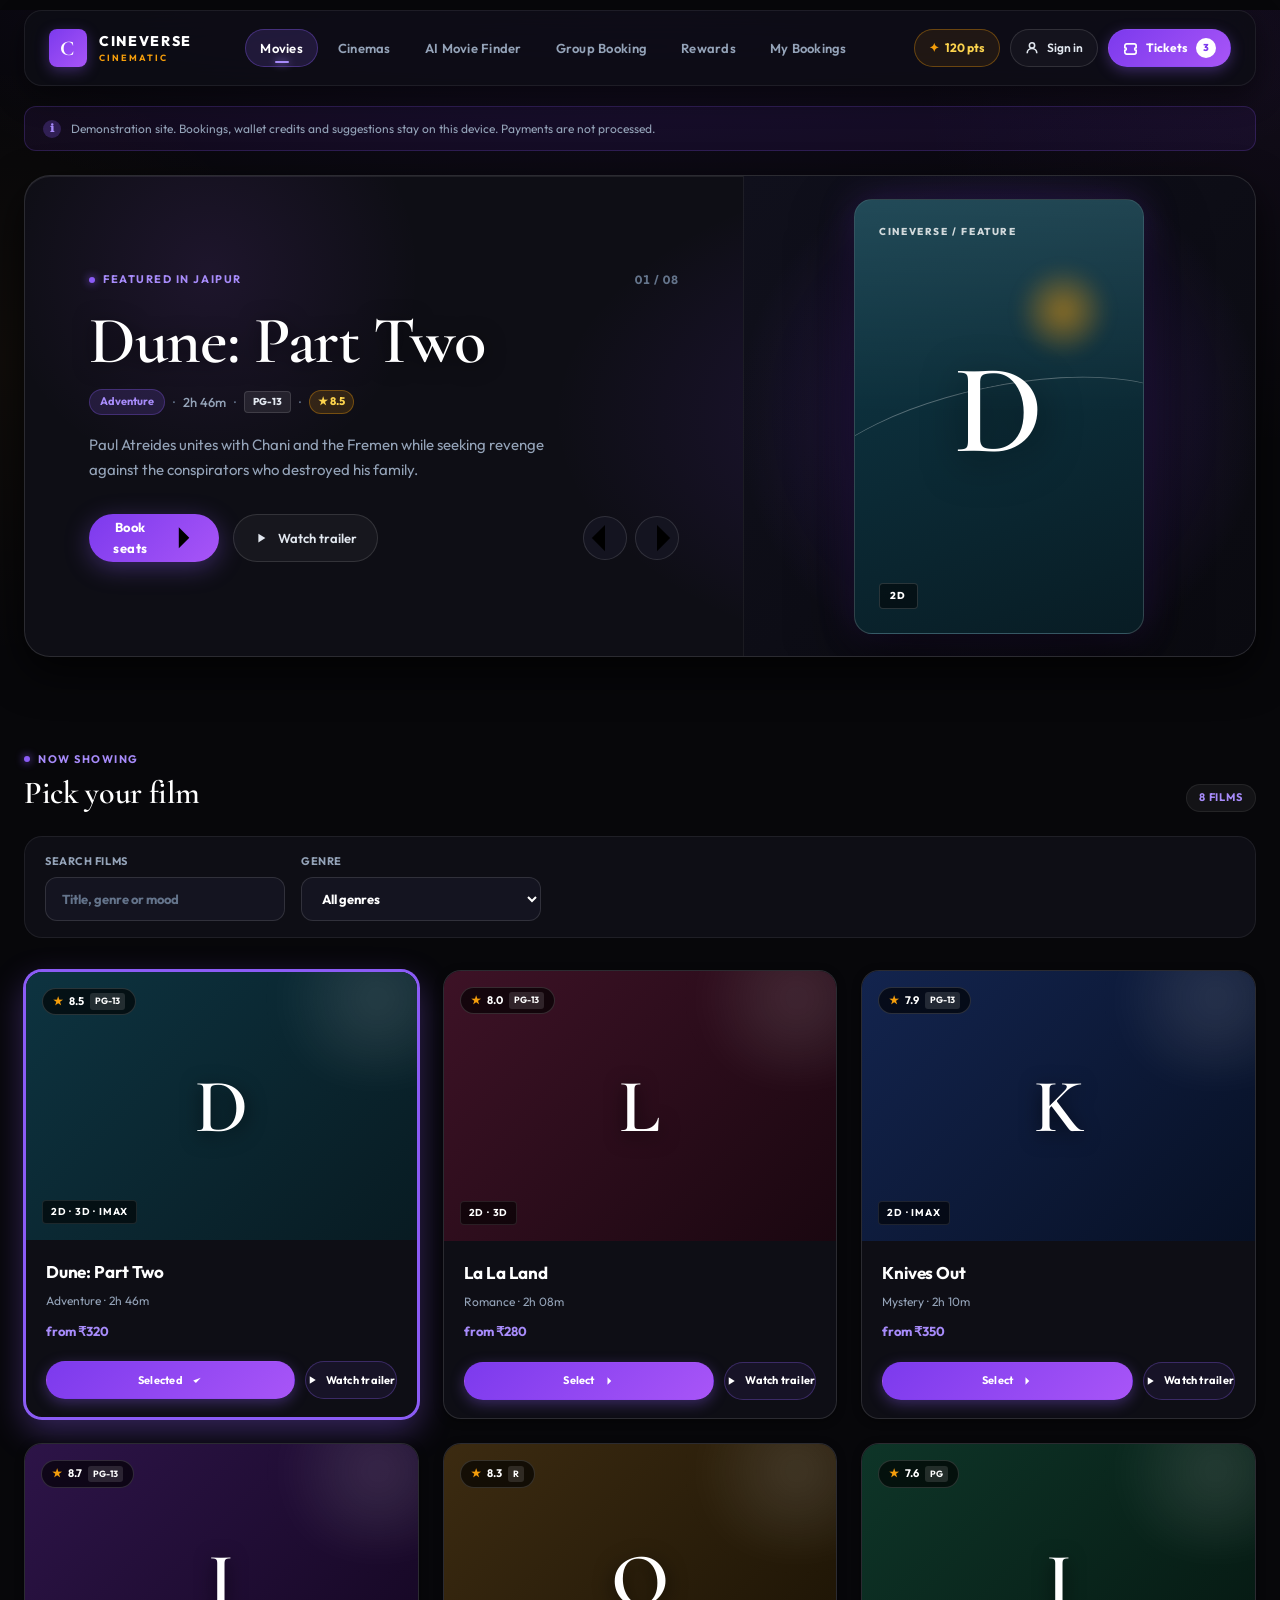
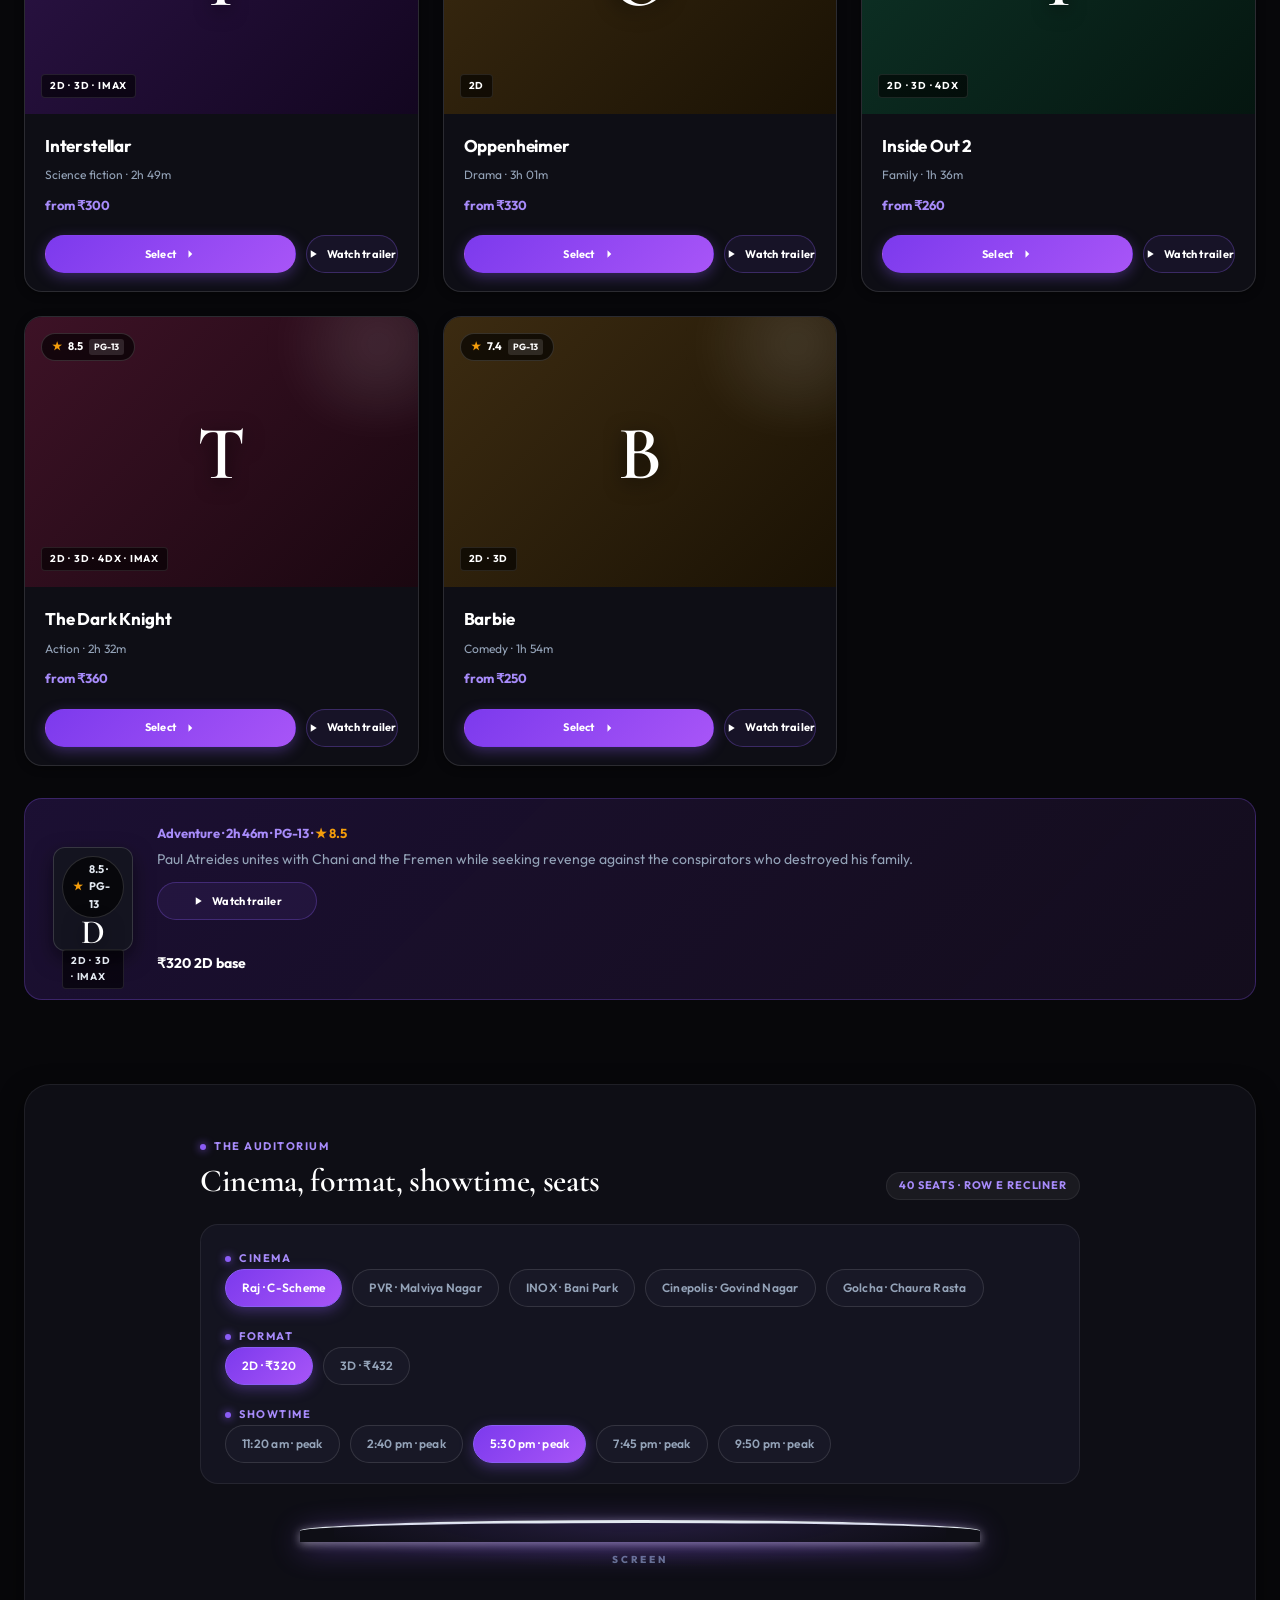
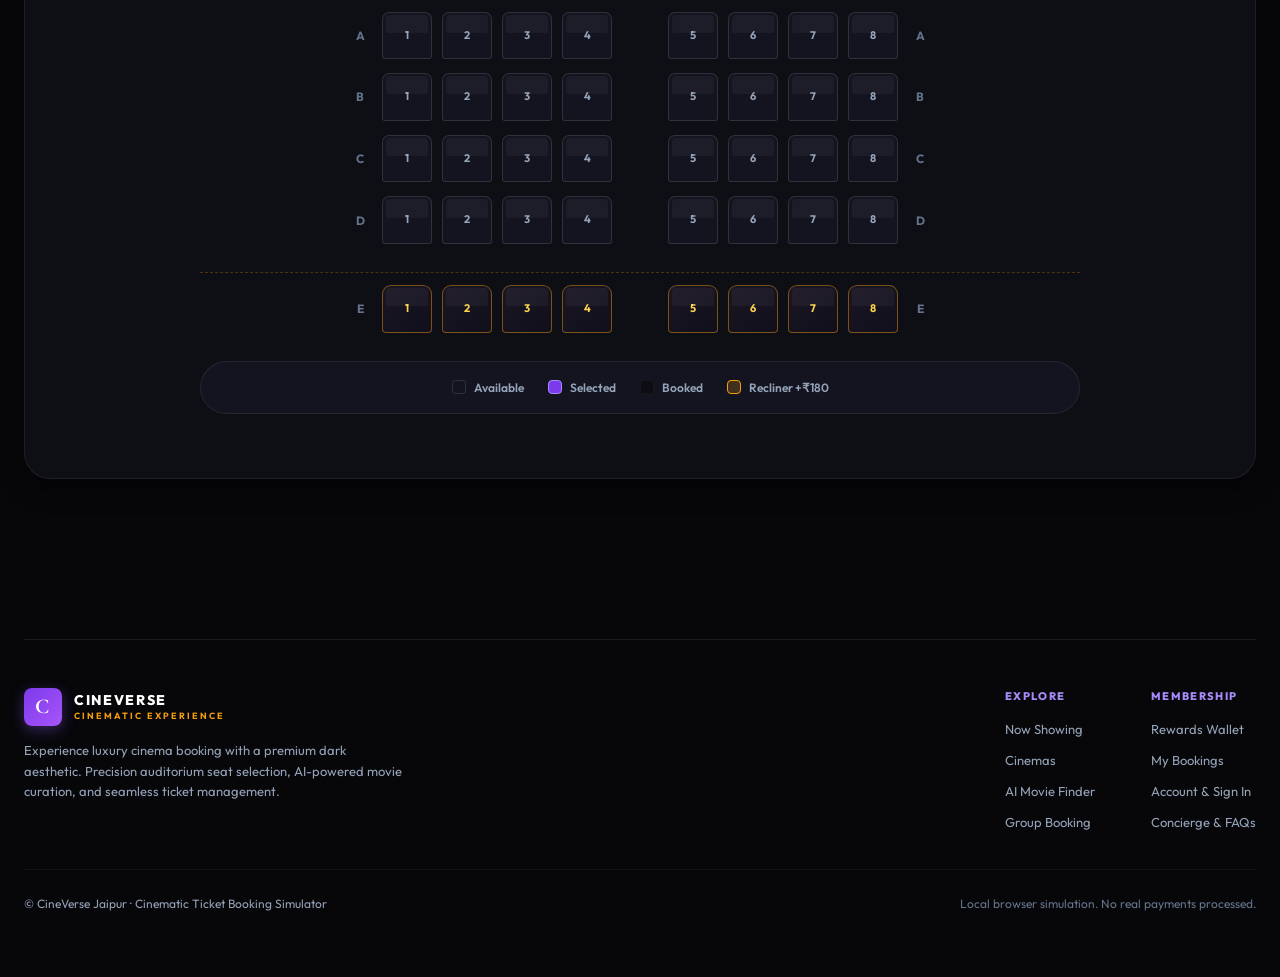
==== commit 3f75cf2d: "done" ====
--- a/web/index.html
+++ b/web/index.html
@@ -73,6 +73,7 @@
         <div class="movie-copy">
           <p class="movie-meta" id="movie-meta"></p>
           <p class="movie-description" id="movie-description"></p>
+          <div id="movie-actions" class="movie-details-actions" aria-label="Movie actions"></div>
           <div id="movie-cast" class="movie-cast-row" aria-label="Top cast"></div>
           <p class="movie-price" id="movie-price"></p>
         </div>
--- a/web/styles.css
+++ b/web/styles.css
@@ -905,7 +905,7 @@
 }
 
 .movie-card > * {
-  pointer-events: none;
+  pointer-events: auto;
 }
 
 #featured-poster,
@@ -1050,40 +1050,57 @@
 }
 
 /* Hover Action Button */
-.movie-card-action {
-  position: absolute;
-  right: 18px;
-  bottom: 18px;
+.movie-card-actions {
+  display: flex;
+  align-items: center;
+  justify-content: space-between;
+  gap: 10px;
+  padding: 0 20px 18px;
+}
+
+.movie-card-select,
+.movie-card-trailer,
+.watch-trailer-button {
   display: inline-flex;
   align-items: center;
-  gap: 6px;
-  padding: 8px 14px;
+  justify-content: center;
+  gap: 8px;
+  min-height: 38px;
+  border: 1px solid transparent;
   border-radius: var(--radius-pill);
+  color: var(--text-heading);
+  background: rgba(255, 255, 255, 0.04);
+  font-size: 11px;
+  font-weight: 700;
+  letter-spacing: 0.02em;
+  transition: transform 180ms var(--ease), background 180ms var(--ease), border-color 180ms var(--ease), box-shadow 180ms var(--ease);
+}
+
+.movie-card-select {
+  flex: 1;
   background: var(--gradient-purple);
-  color: #FFFFFF;
-  font-size: 11px;
-  font-weight: 700;
-  opacity: 0;
-  transform: translateY(6px);
   box-shadow: 0 4px 14px var(--purple-glow);
-  transition: opacity 200ms var(--ease), transform 200ms var(--ease);
-}
-
-.movie-card:hover .movie-card-action,
-.movie-card:focus-visible .movie-card-action,
-.movie-card[aria-pressed="true"] .movie-card-action {
-  opacity: 1;
-  transform: translateY(0);
-}
-
-.movie-card-action svg {
+}
+
+.movie-card-trailer,
+.watch-trailer-button {
+  border-color: rgba(139, 92, 246, 0.3);
+  background: rgba(139, 92, 246, 0.08);
+}
+
+.movie-card-select:hover,
+.movie-card-trailer:hover,
+.watch-trailer-button:hover {
+  transform: translateY(-1px);
+}
+
+.movie-card-select svg,
+.movie-card-trailer svg,
+.watch-trailer-button svg {
   width: 12px;
   height: 12px;
-  fill: none;
-  stroke: currentColor;
-  stroke-width: 2;
-  stroke-linecap: round;
-  stroke-linejoin: round;
+  fill: currentColor;
+  flex-shrink: 0;
 }
 
 /* Selected Movie Preview Banner */
@@ -1146,6 +1163,17 @@
   color: var(--text-heading);
   font-size: 14px;
   font-weight: 700;
+}
+
+.movie-details-actions {
+  display: flex;
+  justify-content: flex-start;
+  margin: 12px 0 16px;
+}
+
+.watch-trailer-button {
+  padding: 0 16px;
+  min-width: 160px;
 }
 
 /* ==========================================================================
@@ -1703,6 +1731,63 @@
   stroke-linejoin: round;
 }
 
+.trailer-modal {
+  width: min(760px, calc(100vw - 32px));
+}
+
+.trailer-stage {
+  position: relative;
+  display: grid;
+  place-items: center;
+  min-height: 360px;
+  margin-top: 18px;
+  overflow: hidden;
+  border-radius: var(--radius-lg);
+  border: 1px solid rgba(139, 92, 246, 0.25);
+  background: linear-gradient(135deg, rgba(17, 17, 27, 0.96), rgba(31, 20, 47, 0.96));
+  box-shadow: inset 0 1px 0 rgba(255, 255, 255, 0.08);
+  animation: trailer-glow 2.4s var(--ease) infinite alternate;
+}
+
+.trailer-stage.has-video {
+  padding: 0;
+}
+
+.trailer-iframe {
+  width: 100%;
+  height: 100%;
+  min-height: 360px;
+  border: 0;
+  background: #000000;
+  aspect-ratio: 16 / 9;
+}
+
+.trailer-empty-state {
+  display: grid;
+  gap: 8px;
+  place-items: center;
+  padding: 32px 24px;
+  text-align: center;
+  color: var(--text-secondary);
+}
+
+.trailer-empty-state strong {
+  color: var(--text-heading);
+  font-size: clamp(20px, 3vw, 28px);
+  font-family: var(--font-display);
+}
+
+#trailer-copy {
+  margin: 14px 0 0;
+  color: var(--text-secondary);
+  font-size: 13px;
+}
+
+@keyframes trailer-glow {
+  from { box-shadow: inset 0 1px 0 rgba(255, 255, 255, 0.08), 0 0 0 rgba(139, 92, 246, 0.18); }
+  to { box-shadow: inset 0 1px 0 rgba(255, 255, 255, 0.08), 0 0 24px rgba(139, 92, 246, 0.22); }
+}
+
 /* Perforated Cinema Ticket Stub */
 .ticket-confirmation {
   position: relative;
@@ -2166,6 +2251,108 @@
   box-shadow: 0 6px 20px rgba(139, 92, 246, 0.55);
 }
 
+.status-message {
+  min-height: 20px;
+  margin-top: 12px;
+  padding: 10px 12px;
+  border: 1px solid transparent;
+  border-radius: var(--radius-md);
+  background: rgba(255, 255, 255, 0.02);
+  color: var(--text-secondary);
+  font-size: 12px;
+  line-height: 1.5;
+  opacity: 0;
+  transform: translateY(-2px);
+  transition: opacity 180ms var(--ease), transform 180ms var(--ease), border-color 180ms var(--ease), background 180ms var(--ease), color 180ms var(--ease);
+}
+
+.status-message:not(:empty) {
+  opacity: 1;
+  transform: translateY(0);
+}
+
+.status-message.success {
+  border-color: rgba(52, 211, 153, 0.45);
+  background: rgba(16, 185, 129, 0.1);
+  color: #C9F7E5;
+}
+
+.status-message.error {
+  border-color: rgba(251, 113, 133, 0.45);
+  background: rgba(244, 63, 94, 0.12);
+  color: #FEC2D2;
+}
+
+.request-list {
+  display: grid;
+  gap: 12px;
+  margin-top: 14px;
+}
+
+.empty-request-state {
+  margin-top: 14px;
+  padding: 18px 16px;
+  border: 1px dashed var(--border-medium);
+  border-radius: var(--radius-md);
+  background: rgba(255, 255, 255, 0.02);
+  color: var(--text-muted);
+  font-size: 13px;
+  text-align: center;
+}
+
+.request-card {
+  display: flex;
+  flex-direction: column;
+  gap: 10px;
+  padding: 18px 18px 16px;
+  border: 1px solid rgba(139, 92, 246, 0.28);
+  border-radius: var(--radius-md);
+  background: rgba(139, 92, 246, 0.06);
+}
+
+.request-card-header,
+.request-card-meta {
+  display: flex;
+  justify-content: space-between;
+  align-items: center;
+  gap: 12px;
+}
+
+.request-id {
+  color: var(--purple-light);
+  font-size: 11px;
+  font-weight: 800;
+  letter-spacing: 0.08em;
+  text-transform: uppercase;
+}
+
+.request-date {
+  color: var(--text-muted);
+  font-size: 11px;
+}
+
+.request-card-meta {
+  color: var(--text-heading);
+  font-size: 13px;
+}
+
+.request-card strong {
+  color: var(--text-heading);
+  font-weight: 700;
+}
+
+.request-note {
+  margin: 0;
+  color: var(--text-secondary);
+  font-size: 12px;
+  line-height: 1.5;
+}
+
+.request-note.muted {
+  color: var(--text-muted);
+  font-style: italic;
+}
+
 /* Suggestion Result Cards (AI Movie Finder) */
 .suggest-results {
   display: grid;
@@ -2853,6 +3040,11 @@
     justify-content: flex-start;
     padding-top: 6px;
   }
+  .request-card-header,
+  .request-card-meta {
+    align-items: flex-start;
+    flex-direction: column;
+  }
   .footer-top {
     flex-direction: column;
     gap: 28px;
